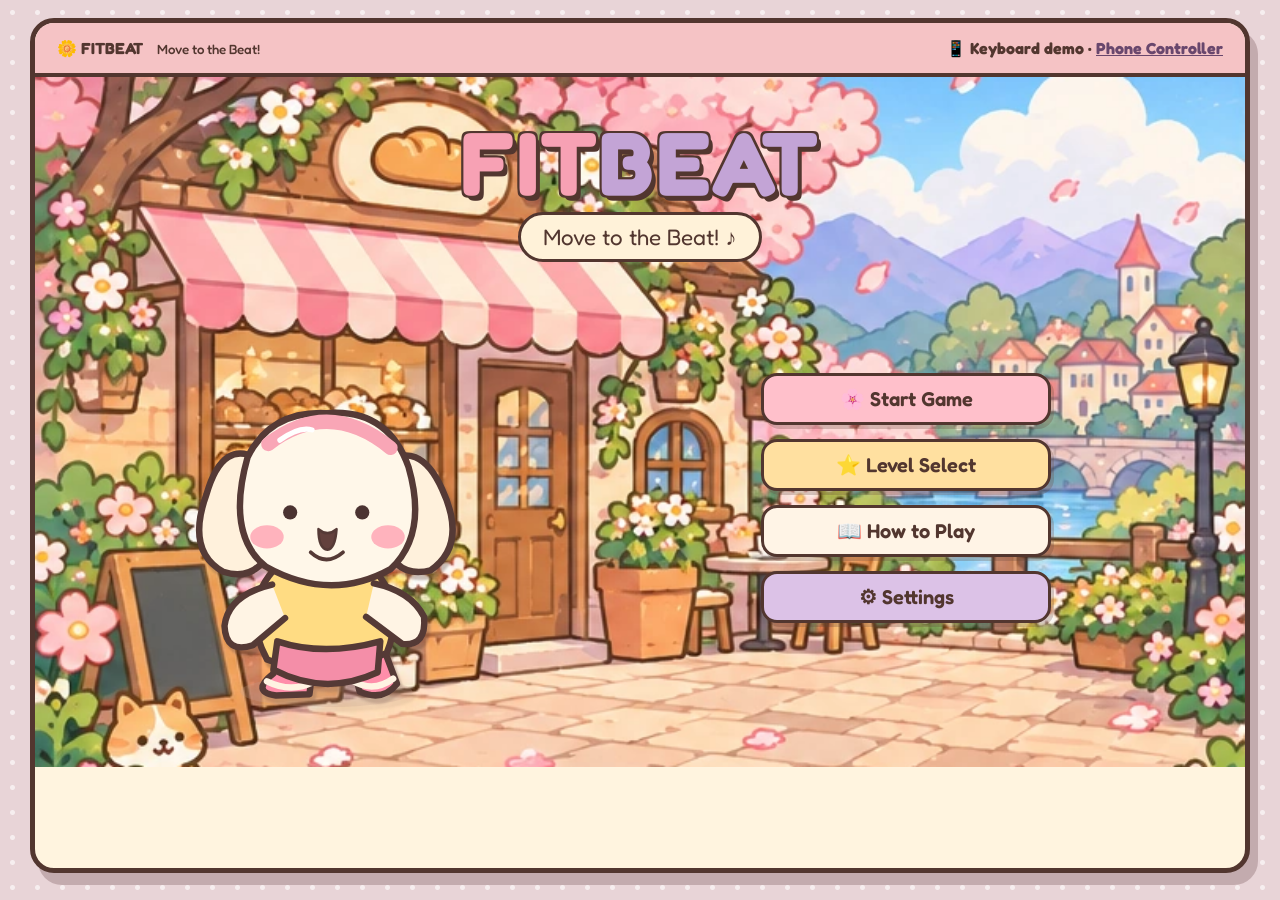
==== index.html @ 47d25d8f "Update index.html" ====
<!doctype html><html lang="en"><head><meta charset="utf-8"><meta name="viewport" content="width=device-width,initial-scale=1"><title>FITBEAT — Move to the Beat!</title><link rel="stylesheet" href="style.css"><link rel="stylesheet" href="scene-fix.css">
<style>
#home .home-art {
  background: url("assets/menu-bakery.webp") center / cover no-repeat !important;
}
#game .game-bg {
  background: url("assets/level1-spring.webp") center / cover no-repeat !important;
}
#game[data-level="1"] .game-bg {
  background-image: url("assets/level2-bakery.webp") !important;
}
#game[data-level="2"] .game-bg {
  background-image: url("assets/level3-night.webp") !important;
}
</style>
</head><body><main class="shell"><header class="topbar"><span>🌼 FITBEAT <small>Move to the Beat!</small></span><span id="connection">📱 Keyboard demo · <a href="controller.html">Phone Controller</a></span></header><section id="home" class="screen active"><div class="home-art scenic"></div><div class="home-content"><h1 class="logo">FIT<span>BEAT</span></h1><p class="subtitle">Move to the Beat! ♪</p><div class="puppy-stage"><img class="puppy idle" src="assets/puppy.svg" alt="Dancing puppy"></div><nav class="menu"><button data-screen="levels">🌸 Start Game</button><button data-screen="levels">⭐ Level Select</button><button data-screen="how">📖 How to Play</button><button data-screen="settings">⚙ Settings</button></nav></div></section><section id="levels" class="screen"><h2>🌸 Select a Level 🌸</h2><div class="level-grid"><button class="level" data-level="0"><img src="assets/level1-spring.webp" alt="Bakery Town"><b>1 · Warm Up</b><span>80 BPM · 60 sec</span></button><button class="level" data-level="1"><img src="assets/level2-bakery.webp" alt="Cherry Park"><b>2 · Cardio Beat</b><span>110 BPM · 90 sec</span></button><button class="level" data-level="2"><img src="assets/level3-night.webp" alt="Night Festival"><b>3 · Power Rhythm</b><span>130 BPM · 120 sec</span></button></div><button class="secondary" data-screen="home">← Home</button></section><section id="how" class="screen"><h2>🌷 How to Play</h2><div class="instructions"><div>⬅️ <b>LEFT</b><p>Tilt your phone left</p></div><div>➡️ <b>RIGHT</b><p>Tilt your phone right</p></div><div>⬆️ <b>UP</b><p>Lift the phone</p></div><div>🔄 <b>TWIST</b><p>Rotate the phone</p></div></div><p class="help">In this version, use ← → ↑ and Space on your keyboard. Phone sensor readings are available on the Controller page; remote pairing comes next.</p><button data-screen="levels">Choose Level</button><button class="secondary" data-screen="home">← Home</button></section><section id="settings" class="screen"><h2>⚙ Settings</h2><label class="setting">Sound <input type="checkbox" id="sound" checked></label><p>Use original synthesized beat tones; no external music required.</p><button data-screen="home">← Home</button></section><section id="game" class="screen"><div class="game-bg scenic"></div><div class="hud"><div class="pill">🌸 Score <strong id="score">0</strong></div><div class="pill">⏱ <strong id="timer">01:00</strong></div><button id="pause" class="small">Ⅱ</button></div><div class="game-progress"><div id="progress"></div></div><div class="play-area"><div id="target-lanes" class="lanes"><div class="lane"><div class="lane-name">LEFT</div><div class="hit">🌸</div></div><div class="lane"><div class="lane-name">RIGHT</div><div class="hit">🌼</div></div><div class="lane"><div class="lane-name">UP</div><div class="hit">🌷</div></div><div class="lane"><div class="lane-name">TWIST</div><div class="hit">🌺</div></div></div><div id="feedback" class="feedback">Ready? ♪</div><div class="game-puppy"><img id="dancer" class="puppy idle" src="assets/puppy.svg" alt="Animated puppy dancer"></div><div class="combo">COMBO <strong id="combo">0</strong></div></div><div class="controls"><button data-move="0">← Left</button><button data-move="1">Right →</button><button data-move="2">↑ Up</button><button data-move="3">⟳ Twist</button></div><div class="game-tip">Keyboard: ← → ↑ Space · Move when a flower reaches the bottom ring</div></section><section id="results" class="screen"><div class="result-bg scenic"></div><div class="result-card"><h2>🌸 Nice Move! 🌸</h2><img class="puppy cheer" src="assets/puppy.svg" alt="Happy dancing puppy"><div class="result-stats"><div>Score <b id="final-score">0</b></div><div>Perfect <b id="perfect">0</b></div><div>Good <b id="good">0</b></div><div>Miss <b id="miss">0</b></div><div>Max Combo <b id="max-combo">0</b></div></div><button data-screen="levels">Play Again</button><button class="secondary" data-screen="home">Home</button></div></section></main><script src="game.js"></script>
<script>
document.querySelectorAll('[data-level]').forEach(button => {
  button.addEventListener('click', () => {
    document.getElementById('game')
      .dataset.level = button.dataset.level;
  });
});
</script>
</body></html>
---- style.css ----
@import url('https://fonts.googleapis.com/css2?family=Fredoka:wght@400;500;600;700&display=swap');:root{--ink:#52362f;--cream:#fff2d9;--pink:#ffa8bb;--plum:#a8509d;--sage:#819b54;--yellow:#ffdf65}*{box-sizing:border-box}body{margin:0;color:var(--ink);font-family:Fredoka,'Trebuchet MS',sans-serif;background:#e8d4d7;background-image:radial-gradient(#fff9 2px,transparent 3px);background-size:25px 25px}button{font:600 1rem Fredoka,'Trebuchet MS',sans-serif;cursor:pointer;background:#ffb3c2;border:3px solid var(--ink);border-radius:16px;padding:11px 20px;color:var(--ink);box-shadow:3px 4px 0 #65443b44;transition:transform .12s}button:hover{transform:translateY(-2px)}button:active{transform:translateY(2px)}button.secondary{background:#f5e8f8}button.small{padding:4px 12px}.shell{max-width:1220px;min-height:95vh;margin:2vh auto;border:5px solid var(--ink);border-radius:24px;overflow:hidden;background:#fff4df;box-shadow:8px 12px 0 #5d393c44}.topbar{height:54px;display:flex;align-items:center;justify-content:space-between;background:#f5c3c5;padding:0 22px;border-bottom:4px solid var(--ink);font-weight:700}.topbar small{font-weight:500;margin-left:10px}.topbar a{color:#69476d}.screen{position:relative;min-height:690px;display:none;padding:26px;text-align:center;overflow:hidden}.screen.active{display:block}.scenic{position:absolute;inset:0;background-size:cover;background-position:center;filter:saturate(.98)}.home-art{background-image:linear-gradient(90deg,#fff1dd22,#fff1dd66),url('assets/home-art.webp')}.home-content{position:relative;display:grid;grid-template-columns:1fr 1fr;grid-template-rows:auto auto 1fr;align-items:center;min-height:600px}.logo{font-size:clamp(3.6rem,8vw,7rem);letter-spacing:2px;color:#f7a1b4;text-shadow:4px 5px 0 var(--ink),-2px -2px 0 var(--ink),2px -2px 0 var(--ink),-2px 2px 0 var(--ink);margin:10px 0 0;grid-column:1/-1}.logo span{color:#c3a4d6}.subtitle{grid-column:1/-1;justify-self:center;background:var(--cream);border:3px solid var(--ink);border-radius:25px;padding:8px 22px;margin:0 0 12px;font-size:1.4rem}.puppy-stage{align-self:end}.puppy{width:min(300px,70%);height:auto;filter:drop-shadow(3px 5px 1px #60463855);transform-origin:50% 85%}.puppy.idle{animation:breathe 1.6s ease-in-out infinite}.puppy.dance-left{animation:leanLeft .32s ease-in-out 2}.puppy.dance-right{animation:leanRight .32s ease-in-out 2}.puppy.reach{animation:reach .4s ease-in-out 2}.puppy.twist{animation:twist .55s ease-in-out 1}.puppy.cheer{animation:cheer .7s ease-in-out infinite}.puppy.miss{animation:miss .35s ease-in-out 2}.menu{display:flex;flex-direction:column;gap:14px;align-items:center}.menu button{width:min(290px,90%);font-size:1.25rem}.menu button:nth-child(2){background:#ffe0a0}.menu button:nth-child(3){background:#fff4e6}.menu button:nth-child(4){background:#dcc2e7}h2{font-size:2.7rem;margin:10px 0 32px;text-shadow:2px 3px #fff}.level-grid{display:grid;grid-template-columns:repeat(3,1fr);gap:20px;max-width:900px;margin:20px auto 40px}.level{display:flex;flex-direction:column;align-items:center;gap:12px;background:#fff8ea;padding:12px;font-size:1.2rem}.level img{width:100%;height:280px;object-fit:cover;border-radius:12px;border:2px solid var(--ink)}.level span{font-size:.95rem;font-weight:400}.instructions{display:grid;grid-template-columns:repeat(4,1fr);gap:15px;margin:50px auto;max-width:950px}.instructions>div{padding:25px 8px;border:3px solid #a96b70;background:#fff8e9;border-radius:18px;font-size:2rem}.instructions b{display:block;font-size:1.3rem}.instructions p{font-size:1rem}.help{max-width:680px;margin:20px auto 40px}.setting{display:block;font-size:1.4rem;margin:40px}.game-bg{background-image:linear-gradient(#fff7e922,#fff0dd22),url('assets/game-art.webp')}.hud{position:relative;display:flex;justify-content:space-between;align-items:center;gap:12px;z-index:4}.pill{background:#fff4df;border:3px solid var(--ink);border-radius:18px;padding:12px 20px;font-size:1.15rem}.pill strong{font-size:1.5rem}.game-progress{position:relative;margin:12px auto 0;width:50%;height:18px;border:3px solid var(--ink);border-radius:20px;background:#fff6e3;z-index:3;overflow:hidden}.game-progress div{height:100%;width:0;background:#e992b1}.play-area{position:relative;height:460px}.lanes{position:absolute;left:31%;top:5px;width:44%;height:390px;display:grid;grid-template-columns:repeat(4,1fr);gap:7px;z-index:2}.lane{position:relative;border-left:2px dashed #fff8;border-right:2px dashed #fff8;background:#fff5e71a}.lane-name{background:#fff2dccc;border:2px solid var(--ink);border-radius:12px;padding:4px;font-size:.8rem}.hit{position:absolute;bottom:18px;left:50%;transform:translateX(-50%);font-size:2rem;filter:drop-shadow(0 2px 2px #6543)}.note{position:absolute;left:50%;top:0;transform:translateX(-50%);font-size:2.6rem;will-change:top;filter:drop-shadow(1px 3px 2px #6545)}.feedback{position:absolute;left:50%;top:40%;transform:translate(-50%,-50%);font-size:2.6rem;font-weight:700;color:#f06992;text-shadow:3px 3px #fff,-2px -2px #fff;z-index:3;pointer-events:none}.game-puppy{position:absolute;left:1%;bottom:0;width:30%}.game-puppy .puppy{width:100%;max-height:320px}.combo{position:absolute;right:1%;bottom:75px;font-size:1.7rem;font-weight:700;color:#a8509d;text-shadow:2px 2px #fff}.combo strong{display:block;font-size:3.5rem}.controls{position:relative;z-index:4;display:flex;justify-content:center;gap:12px;flex-wrap:wrap}.controls button{background:#ffefc3}.game-tip{position:relative;font-size:.85rem;margin-top:10px;background:#fff4dbaa;display:inline-block;padding:5px 10px;border-radius:12px}.result-bg{background-image:linear-gradient(#fff1e3aa,#fff1e3aa),url('assets/results-art.webp')}.result-card{position:relative;max-width:540px;margin:auto;background:#fff5e9e8;border:4px solid var(--ink);border-radius:30px;padding:15px 28px}.result-card h2{margin:10px}.result-card .puppy{width:140px}.result-stats{background:#fffaf1;border:3px solid #d3aa97;border-radius:18px;padding:10px 20px;margin:10px 0 20px}.result-stats div{display:flex;justify-content:space-between;padding:5px;border-bottom:1px dashed #d8b3a3}.result-card button{margin:5px}@keyframes breathe{0%,100%{transform:translateY(0) rotate(-2deg)}50%{transform:translateY(-9px) rotate(2deg)}}@keyframes leanLeft{0%,100%{transform:rotate(0)}50%{transform:rotate(-18deg) translateX(-14px)}}@keyframes leanRight{0%,100%{transform:rotate(0)}50%{transform:rotate(18deg) translateX(14px)}}@keyframes reach{0%,100%{transform:translateY(0) scale(1)}50%{transform:translateY(-45px) scale(1.07)}}@keyframes twist{0%,100%{transform:scaleX(1)}50%{transform:scaleX(-1)}}@keyframes cheer{0%,100%{transform:translateY(0) rotate(-8deg)}50%{transform:translateY(-22px) rotate(8deg)}}@keyframes miss{0%,100%{transform:translateY(0)}50%{transform:translateY(14px) scaleY(.9)}}@media(max-width:700px){.shell{margin:0;min-height:100vh;border-radius:0}.topbar{font-size:.8rem;padding:0 8px}.topbar small{display:none}.screen{padding:12px;min-height:650px}.home-content{grid-template-columns:1fr;min-height:600px}.logo{font-size:3.6rem}.puppy-stage{height:180px}.puppy-stage .puppy{height:180px}.menu{gap:8px}.menu button{padding:8px}.level-grid{grid-template-columns:1fr;max-width:320px}.level img{height:130px}.instructions{grid-template-columns:repeat(2,1fr);margin:15px auto}.instructions>div{padding:12px 4px}.game-progress{width:70%}.play-area{height:440px}.lanes{left:5%;width:90%}.game-puppy{width:30%;left:0;bottom:5px}.combo{font-size:1rem;bottom:30px}.combo strong{font-size:2rem}.feedback{font-size:1.6rem}.controls{gap:4px}.controls button{padding:7px;font-size:.8rem}.pill{padding:6px;font-size:.8rem}.pill strong{font-size:1rem}}
---- scene-fix.css ----
/* FITBEAT v0.3 — independent background scenes; no baked-in UI */
.home-art{background-image:url('assets/bakery-scene.svg')!important;filter:none!important}
.game-bg{background-image:url('assets/lake-scene.svg')!important;filter:none!important}
.result-bg{background-image:url('assets/cherry-scene.svg')!important;filter:none!important}
.home-content{grid-template-columns:46% 54%;grid-template-rows:auto auto 1fr;min-height:620px;isolation:isolate}
.home-content .logo{grid-column:1/-1;grid-row:1;font-size:clamp(3.5rem,7vw,6.8rem);line-height:1.1;z-index:2}
.home-content .subtitle{grid-column:1/-1;grid-row:2;z-index:2}
.puppy-stage{grid-column:1;grid-row:3;display:flex;justify-content:center;align-items:end;min-width:0;height:360px;overflow:visible}
.puppy-stage .puppy{display:block;width:min(310px,85%)!important;height:auto!important;max-height:350px!important;object-fit:contain}
.menu{grid-column:2;grid-row:3;z-index:3;align-self:center}
.menu button{background:#ffc0cb}
.game-puppy{width:23%;left:1%;bottom:0}
.game-puppy .puppy{width:100%;max-height:260px}
.scenic{pointer-events:none}
@media(max-width:700px){.home-content{grid-template-columns:1fr;grid-template-rows:auto auto 190px auto;min-height:620px}.home-content .logo{font-size:3.5rem}.puppy-stage{grid-column:1;grid-row:3;height:190px}.puppy-stage .puppy{width:auto!important;height:185px!important;max-height:185px!important}.menu{grid-column:1;grid-row:4}.menu button{width:min(300px,90%)}.game-puppy{width:25%}}

/* v0.4: four individually cropped hand-drawn game scenes */
.home-art{background-image:url('assets/menu-bakery.webp')!important;background-position:center!important}
.game-bg{background-image:url('assets/level1-spring.webp')!important;background-position:center!important}
#game[data-level="0"] .game-bg{background-image:url('assets/level1-spring.webp')!important}
#game[data-level="1"] .game-bg{background-image:url('assets/level2-bakery.webp')!important}
#game[data-level="2"] .game-bg{background-image:url('assets/level3-night.webp')!important}
.result-bg{background-image:url('assets/menu-bakery.webp')!important}
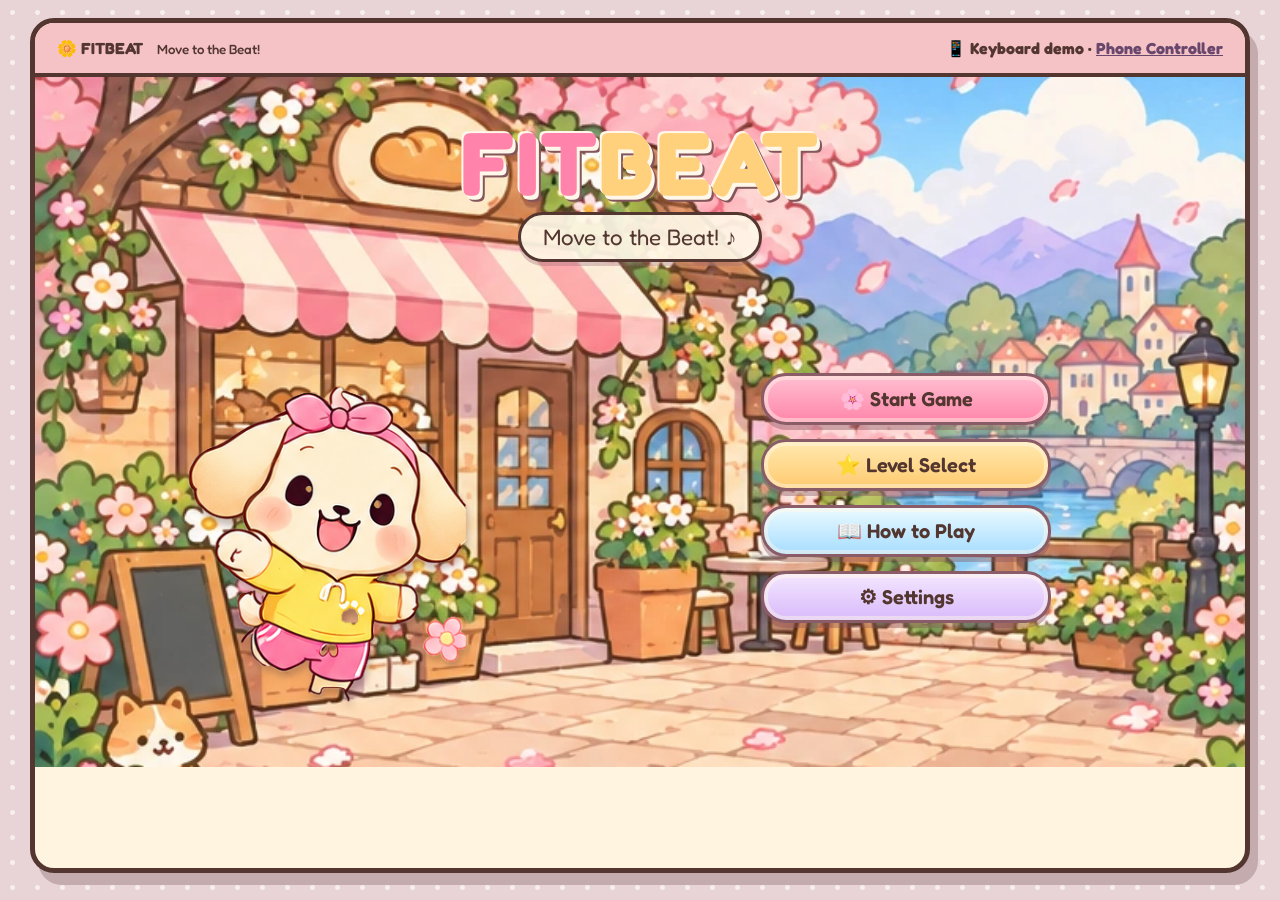
==== commit 369ecdef: "Add files via upload" ====
--- a/index.html
+++ b/index.html
@@ -1,25 +1 @@
-<!doctype html><html lang="en"><head><meta charset="utf-8"><meta name="viewport" content="width=device-width,initial-scale=1"><title>FITBEAT — Move to the Beat!</title><link rel="stylesheet" href="style.css"><link rel="stylesheet" href="scene-fix.css">
-<style>
-#home .home-art {
-  background: url("assets/menu-bakery.webp") center / cover no-repeat !important;
-}
-#game .game-bg {
-  background: url("assets/level1-spring.webp") center / cover no-repeat !important;
-}
-#game[data-level="1"] .game-bg {
-  background-image: url("assets/level2-bakery.webp") !important;
-}
-#game[data-level="2"] .game-bg {
-  background-image: url("assets/level3-night.webp") !important;
-}
-</style>
-</head><body><main class="shell"><header class="topbar"><span>🌼 FITBEAT <small>Move to the Beat!</small></span><span id="connection">📱 Keyboard demo · <a href="controller.html">Phone Controller</a></span></header><section id="home" class="screen active"><div class="home-art scenic"></div><div class="home-content"><h1 class="logo">FIT<span>BEAT</span></h1><p class="subtitle">Move to the Beat! ♪</p><div class="puppy-stage"><img class="puppy idle" src="assets/puppy.svg" alt="Dancing puppy"></div><nav class="menu"><button data-screen="levels">🌸 Start Game</button><button data-screen="levels">⭐ Level Select</button><button data-screen="how">📖 How to Play</button><button data-screen="settings">⚙ Settings</button></nav></div></section><section id="levels" class="screen"><h2>🌸 Select a Level 🌸</h2><div class="level-grid"><button class="level" data-level="0"><img src="assets/level1-spring.webp" alt="Bakery Town"><b>1 · Warm Up</b><span>80 BPM · 60 sec</span></button><button class="level" data-level="1"><img src="assets/level2-bakery.webp" alt="Cherry Park"><b>2 · Cardio Beat</b><span>110 BPM · 90 sec</span></button><button class="level" data-level="2"><img src="assets/level3-night.webp" alt="Night Festival"><b>3 · Power Rhythm</b><span>130 BPM · 120 sec</span></button></div><button class="secondary" data-screen="home">← Home</button></section><section id="how" class="screen"><h2>🌷 How to Play</h2><div class="instructions"><div>⬅️ <b>LEFT</b><p>Tilt your phone left</p></div><div>➡️ <b>RIGHT</b><p>Tilt your phone right</p></div><div>⬆️ <b>UP</b><p>Lift the phone</p></div><div>🔄 <b>TWIST</b><p>Rotate the phone</p></div></div><p class="help">In this version, use ← → ↑ and Space on your keyboard. Phone sensor readings are available on the Controller page; remote pairing comes next.</p><button data-screen="levels">Choose Level</button><button class="secondary" data-screen="home">← Home</button></section><section id="settings" class="screen"><h2>⚙ Settings</h2><label class="setting">Sound <input type="checkbox" id="sound" checked></label><p>Use original synthesized beat tones; no external music required.</p><button data-screen="home">← Home</button></section><section id="game" class="screen"><div class="game-bg scenic"></div><div class="hud"><div class="pill">🌸 Score <strong id="score">0</strong></div><div class="pill">⏱ <strong id="timer">01:00</strong></div><button id="pause" class="small">Ⅱ</button></div><div class="game-progress"><div id="progress"></div></div><div class="play-area"><div id="target-lanes" class="lanes"><div class="lane"><div class="lane-name">LEFT</div><div class="hit">🌸</div></div><div class="lane"><div class="lane-name">RIGHT</div><div class="hit">🌼</div></div><div class="lane"><div class="lane-name">UP</div><div class="hit">🌷</div></div><div class="lane"><div class="lane-name">TWIST</div><div class="hit">🌺</div></div></div><div id="feedback" class="feedback">Ready? ♪</div><div class="game-puppy"><img id="dancer" class="puppy idle" src="assets/puppy.svg" alt="Animated puppy dancer"></div><div class="combo">COMBO <strong id="combo">0</strong></div></div><div class="controls"><button data-move="0">← Left</button><button data-move="1">Right →</button><button data-move="2">↑ Up</button><button data-move="3">⟳ Twist</button></div><div class="game-tip">Keyboard: ← → ↑ Space · Move when a flower reaches the bottom ring</div></section><section id="results" class="screen"><div class="result-bg scenic"></div><div class="result-card"><h2>🌸 Nice Move! 🌸</h2><img class="puppy cheer" src="assets/puppy.svg" alt="Happy dancing puppy"><div class="result-stats"><div>Score <b id="final-score">0</b></div><div>Perfect <b id="perfect">0</b></div><div>Good <b id="good">0</b></div><div>Miss <b id="miss">0</b></div><div>Max Combo <b id="max-combo">0</b></div></div><button data-screen="levels">Play Again</button><button class="secondary" data-screen="home">Home</button></div></section></main><script src="game.js"></script>
-<script>
-document.querySelectorAll('[data-level]').forEach(button => {
-  button.addEventListener('click', () => {
-    document.getElementById('game')
-      .dataset.level = button.dataset.level;
-  });
-});
-</script>
-</body></html>
+<!doctype html><html lang="en"><head><meta charset="utf-8"><meta name="viewport" content="width=device-width,initial-scale=1"><title>FITBEAT — Move to the Beat!</title><link rel="stylesheet" href="style.css"><link rel="stylesheet" href="scene-fix.css"><link rel="stylesheet" href="art-ui.css"></head><body><main class="shell"><header class="topbar"><span>🌼 FITBEAT <small>Move to the Beat!</small></span><span id="connection">📱 Keyboard demo · <a href="controller.html">Phone Controller</a></span></header><section id="home" class="screen active"><div class="home-art scenic"></div><div class="home-content"><h1 class="logo">FIT<span>BEAT</span></h1><p class="subtitle">Move to the Beat! ♪</p><div class="puppy-stage"><img class="puppy idle" src="assets/puppy-art.png" alt="Dancing puppy"></div><nav class="menu"><button data-screen="levels">🌸 Start Game</button><button data-screen="levels">⭐ Level Select</button><button data-screen="how">📖 How to Play</button><button data-screen="settings">⚙ Settings</button></nav></div></section><section id="levels" class="screen"><h2>🌸 Select a Level 🌸</h2><div class="level-grid"><button class="level" data-level="0"><img src="assets/level1-spring.webp" alt="Spring riverside park"><b>1 · Warm Up</b><span>80 BPM · 60 sec</span></button><button class="level" data-level="1"><img src="assets/level2-bakery.webp" alt="Bakery village street"><b>2 · Cardio Beat</b><span>110 BPM · 90 sec</span></button><button class="level" data-level="2"><img src="assets/level3-night.webp" alt="Night Festival"><b>3 · Power Rhythm</b><span>130 BPM · 120 sec</span></button></div><button class="secondary" data-screen="home">← Home</button></section><section id="how" class="screen"><h2>🌷 How to Play</h2><div class="instructions"><div>⬅️ <b>LEFT</b><p>Tilt your phone left</p></div><div>➡️ <b>RIGHT</b><p>Tilt your phone right</p></div><div>⬆️ <b>UP</b><p>Lift the phone</p></div><div>🔄 <b>TWIST</b><p>Rotate the phone</p></div></div><p class="help">In this version, use ← → ↑ and Space on your keyboard. Phone sensor readings are available on the Controller page; remote pairing comes next.</p><button data-screen="levels">Choose Level</button><button class="secondary" data-screen="home">← Home</button></section><section id="settings" class="screen"><h2>⚙ Settings</h2><label class="setting">Sound <input type="checkbox" id="sound" checked></label><p>Use original synthesized beat tones; no external music required.</p><button data-screen="home">← Home</button></section><section id="game" class="screen"><div class="game-bg scenic"></div><div class="hud"><div class="pill">🌸 Score <strong id="score">0</strong></div><div class="pill">⏱ <strong id="timer">01:00</strong></div><button id="pause" class="small">Ⅱ</button></div><div class="game-progress"><div id="progress"></div></div><div class="play-area"><div id="target-lanes" class="lanes"><div class="lane"><div class="lane-name">LEFT</div><div class="hit"><img src="assets/flower-0.svg" alt="Flower target"></div></div><div class="lane"><div class="lane-name">RIGHT</div><div class="hit"><img src="assets/flower-1.svg" alt="Flower target"></div></div><div class="lane"><div class="lane-name">UP</div><div class="hit"><img src="assets/flower-2.svg" alt="Flower target"></div></div><div class="lane"><div class="lane-name">TWIST</div><div class="hit"><img src="assets/flower-3.svg" alt="Flower target"></div></div></div><div id="feedback" class="feedback">Ready? ♪</div><div class="game-puppy"><img id="dancer" class="puppy idle" src="assets/puppy-art.png" alt="Animated puppy dancer"></div><div class="combo">COMBO <strong id="combo">0</strong></div></div><div class="controls"><button data-move="0">← Left</button><button data-move="1">Right →</button><button data-move="2">↑ Up</button><button data-move="3">⟳ Twist</button></div><div class="game-tip">Keyboard: ← → ↑ Space · Move when a flower reaches the bottom ring</div></section><section id="results" class="screen"><div class="result-bg scenic"></div><div class="result-card"><h2>🌸 Nice Move! 🌸</h2><img class="puppy cheer" src="assets/puppy-art.png" alt="Happy dancing puppy"><div class="result-stats"><div>Score <b id="final-score">0</b></div><div>Perfect <b id="perfect">0</b></div><div>Good <b id="good">0</b></div><div>Miss <b id="miss">0</b></div><div>Max Combo <b id="max-combo">0</b></div></div><button data-screen="levels">Play Again</button><button class="secondary" data-screen="home">Home</button></div></section></main><script src="game.js"></script></body></html>
--- a/art-ui.css
+++ b/art-ui.css
@@ -0,0 +1,24 @@
+/* FITBEAT ART v1 — designed mascot, pastel UI and custom flower notes */
+#home .home-art,#game .game-bg,#results .result-bg{filter:none!important}
+.logo{color:#ff83aa;text-shadow:3px 4px 0 #fff7e9,5px 6px 0 #82565b,-2px -2px 0 #fff7e9!important}
+.logo span{color:#ffd17c}
+.subtitle{background:#fff9e9e9!important;box-shadow:0 4px 0 #96677355}
+.menu button{border:3px solid #895c67;border-radius:25px;box-shadow:0 5px 0 #86505a66,0 0 0 4px #fff7e777 inset;transition:transform .14s}
+.menu button:nth-child(1){background:linear-gradient(#ffbfd2,#ff85a9)!important}
+.menu button:nth-child(2){background:linear-gradient(#ffe9af,#ffca70)!important}
+.menu button:nth-child(3){background:linear-gradient(#eafaff,#a7ddff)!important}
+.menu button:nth-child(4){background:linear-gradient(#f4e6ff,#d8bafa)!important}
+.menu button:hover{transform:translateY(-3px)}
+.level{border-radius:22px;background:#fff9edf2;border-color:#a67c7e;box-shadow:0 7px 0 #b9858066}
+.level img{border-radius:16px}
+.hud .pill{background:#fff8eaf0;border-color:#a87880;box-shadow:0 4px 0 #ae757666}
+#pause{background:linear-gradient(#e3d3ff,#b995ed);border-color:#9c75a9}
+.lane:nth-child(1) .lane-name{background:#ffb2d0}.lane:nth-child(2) .lane-name{background:#ffe29a}.lane:nth-child(3) .lane-name{background:#b3e4ff}.lane:nth-child(4) .lane-name{background:#ddc8ff}
+.hit{width:60px;height:60px;display:grid;place-items:center;background:#fff8e5a8;border:2px solid #fff6ed;border-radius:50%}
+.hit img{width:49px;height:49px;object-fit:contain}.note img{width:54px;height:54px;object-fit:contain;filter:drop-shadow(0 4px 2px #865a6566)}
+.feedback{color:#f36b9f;text-shadow:3px 3px #fff8e9,-2px -2px #fff8e9}
+.combo{background:#fff8e9d9;border:3px solid #d28da9;border-radius:22px;padding:7px 14px;color:#df659c}
+.controls button{border-radius:18px;background:linear-gradient(#fff9e5,#ffdbaa)}
+.result-card{background:#fff9edf2;border-color:#b47a8a;box-shadow:0 9px 0 #8f627255}
+.puppy{object-fit:contain;object-position:center;filter:drop-shadow(2px 6px 3px #65443b55)}
+@media(max-width:700px){.hit{width:43px;height:43px}.hit img{width:36px;height:36px}.note img{width:42px;height:42px}.combo{padding:3px 6px;border-width:2px}}
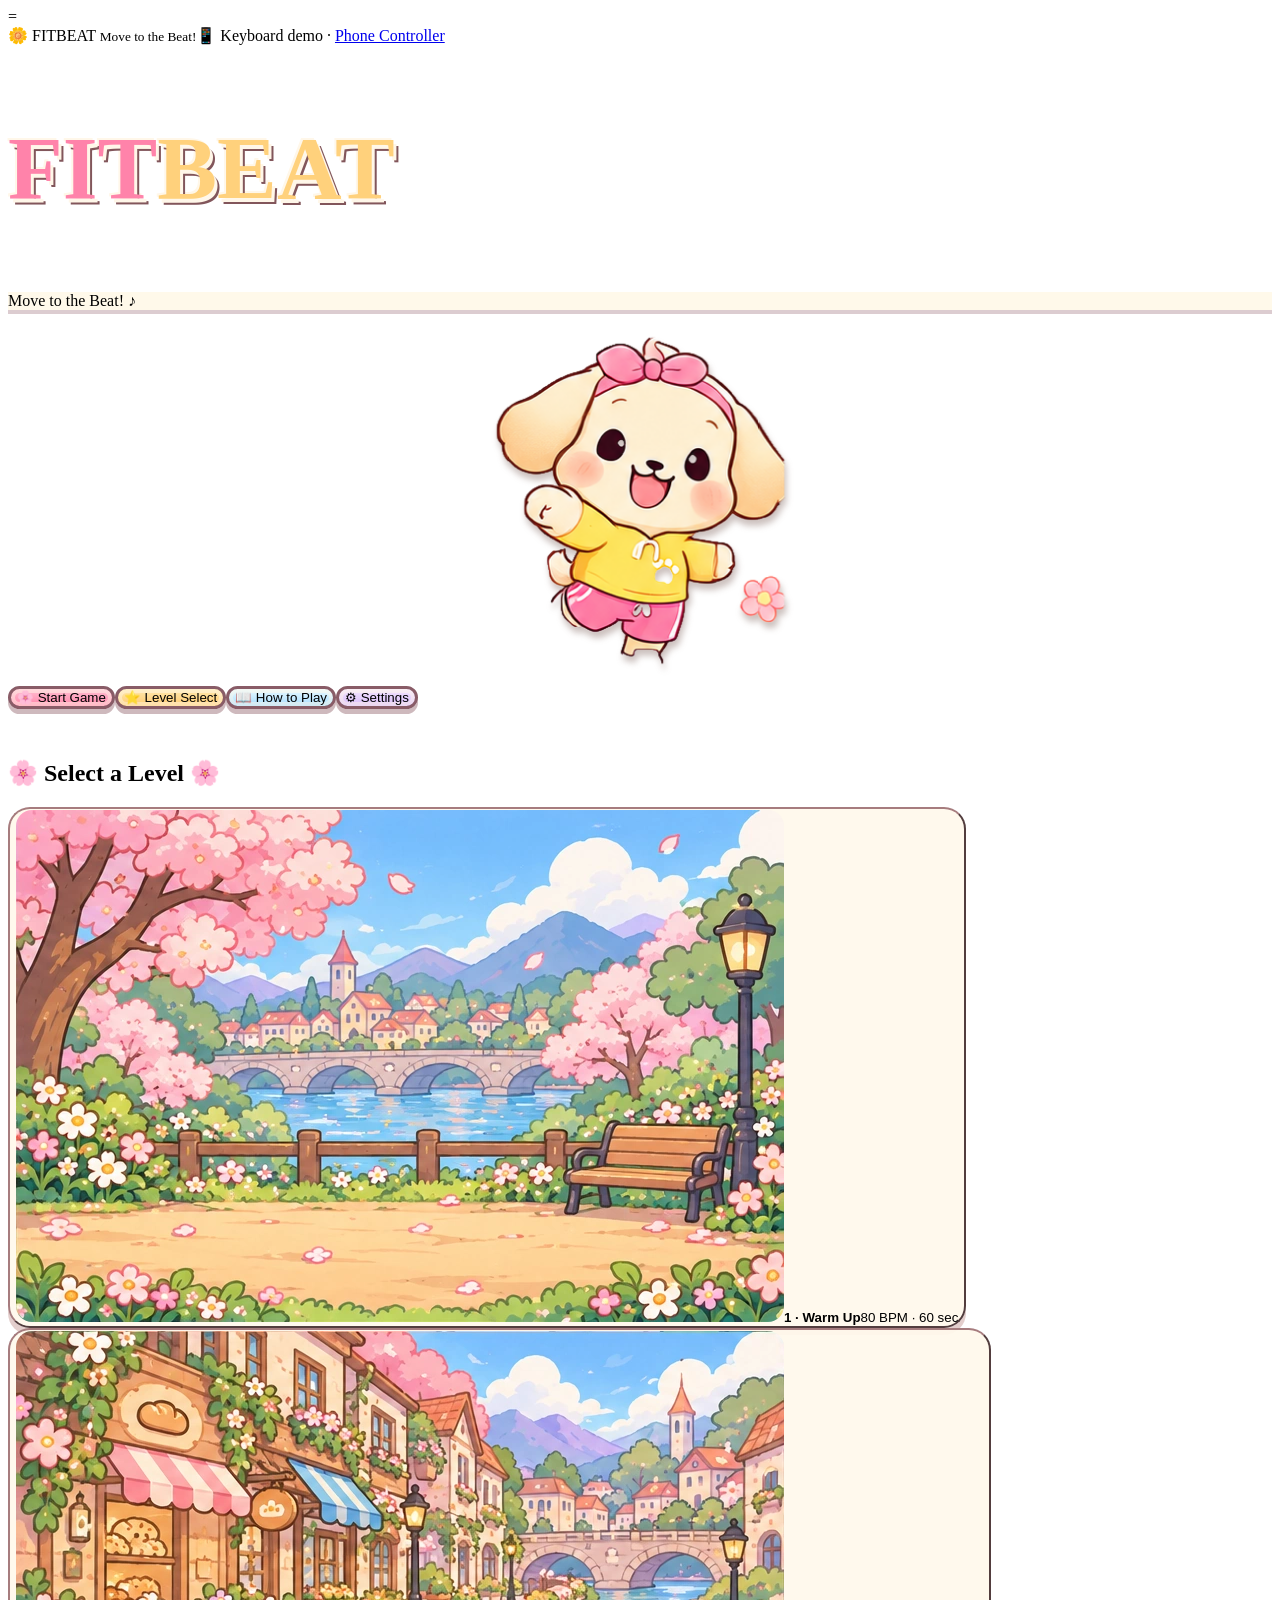
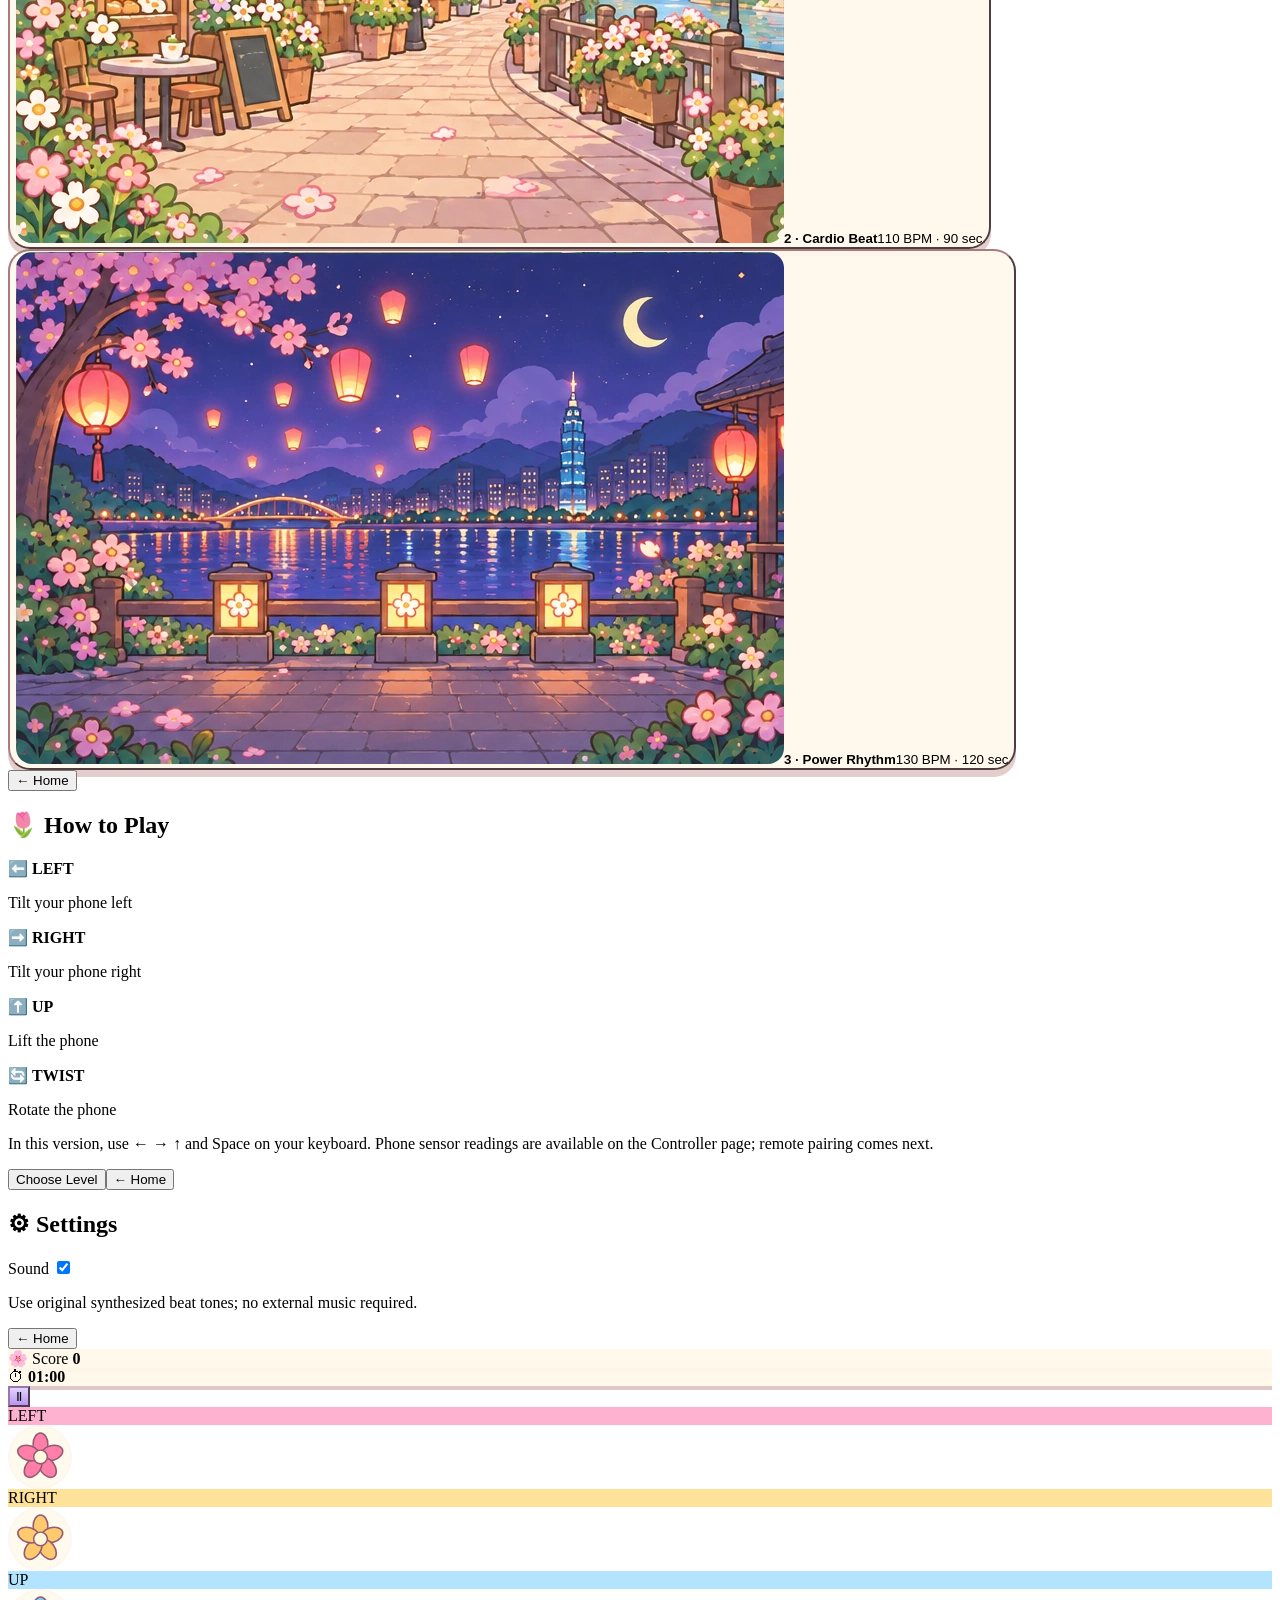
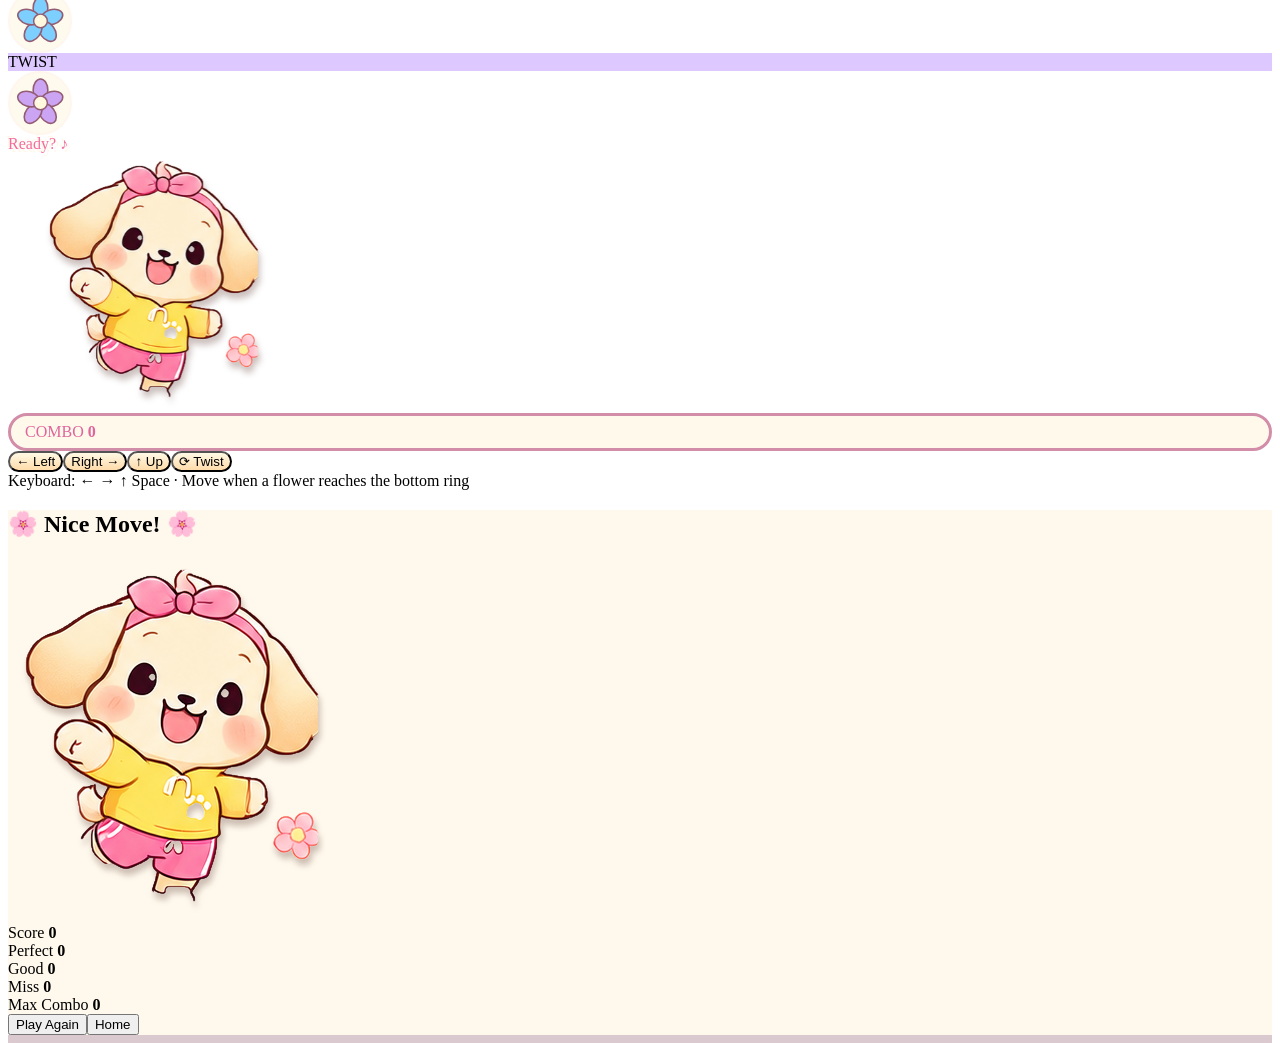
==== commit 2f9a4dbb: "Update index.html" ====
--- a/index.html
+++ b/index.html
@@ -1 +1 @@
-<!doctype html><html lang="en"><head><meta charset="utf-8"><meta name="viewport" content="width=device-width,initial-scale=1"><title>FITBEAT — Move to the Beat!</title><link rel="stylesheet" href="style.css"><link rel="stylesheet" href="scene-fix.css"><link rel="stylesheet" href="art-ui.css"></head><body><main class="shell"><header class="topbar"><span>🌼 FITBEAT <small>Move to the Beat!</small></span><span id="connection">📱 Keyboard demo · <a href="controller.html">Phone Controller</a></span></header><section id="home" class="screen active"><div class="home-art scenic"></div><div class="home-content"><h1 class="logo">FIT<span>BEAT</span></h1><p class="subtitle">Move to the Beat! ♪</p><div class="puppy-stage"><img class="puppy idle" src="assets/puppy-art.png" alt="Dancing puppy"></div><nav class="menu"><button data-screen="levels">🌸 Start Game</button><button data-screen="levels">⭐ Level Select</button><button data-screen="how">📖 How to Play</button><button data-screen="settings">⚙ Settings</button></nav></div></section><section id="levels" class="screen"><h2>🌸 Select a Level 🌸</h2><div class="level-grid"><button class="level" data-level="0"><img src="assets/level1-spring.webp" alt="Spring riverside park"><b>1 · Warm Up</b><span>80 BPM · 60 sec</span></button><button class="level" data-level="1"><img src="assets/level2-bakery.webp" alt="Bakery village street"><b>2 · Cardio Beat</b><span>110 BPM · 90 sec</span></button><button class="level" data-level="2"><img src="assets/level3-night.webp" alt="Night Festival"><b>3 · Power Rhythm</b><span>130 BPM · 120 sec</span></button></div><button class="secondary" data-screen="home">← Home</button></section><section id="how" class="screen"><h2>🌷 How to Play</h2><div class="instructions"><div>⬅️ <b>LEFT</b><p>Tilt your phone left</p></div><div>➡️ <b>RIGHT</b><p>Tilt your phone right</p></div><div>⬆️ <b>UP</b><p>Lift the phone</p></div><div>🔄 <b>TWIST</b><p>Rotate the phone</p></div></div><p class="help">In this version, use ← → ↑ and Space on your keyboard. Phone sensor readings are available on the Controller page; remote pairing comes next.</p><button data-screen="levels">Choose Level</button><button class="secondary" data-screen="home">← Home</button></section><section id="settings" class="screen"><h2>⚙ Settings</h2><label class="setting">Sound <input type="checkbox" id="sound" checked></label><p>Use original synthesized beat tones; no external music required.</p><button data-screen="home">← Home</button></section><section id="game" class="screen"><div class="game-bg scenic"></div><div class="hud"><div class="pill">🌸 Score <strong id="score">0</strong></div><div class="pill">⏱ <strong id="timer">01:00</strong></div><button id="pause" class="small">Ⅱ</button></div><div class="game-progress"><div id="progress"></div></div><div class="play-area"><div id="target-lanes" class="lanes"><div class="lane"><div class="lane-name">LEFT</div><div class="hit"><img src="assets/flower-0.svg" alt="Flower target"></div></div><div class="lane"><div class="lane-name">RIGHT</div><div class="hit"><img src="assets/flower-1.svg" alt="Flower target"></div></div><div class="lane"><div class="lane-name">UP</div><div class="hit"><img src="assets/flower-2.svg" alt="Flower target"></div></div><div class="lane"><div class="lane-name">TWIST</div><div class="hit"><img src="assets/flower-3.svg" alt="Flower target"></div></div></div><div id="feedback" class="feedback">Ready? ♪</div><div class="game-puppy"><img id="dancer" class="puppy idle" src="assets/puppy-art.png" alt="Animated puppy dancer"></div><div class="combo">COMBO <strong id="combo">0</strong></div></div><div class="controls"><button data-move="0">← Left</button><button data-move="1">Right →</button><button data-move="2">↑ Up</button><button data-move="3">⟳ Twist</button></div><div class="game-tip">Keyboard: ← → ↑ Space · Move when a flower reaches the bottom ring</div></section><section id="results" class="screen"><div class="result-bg scenic"></div><div class="result-card"><h2>🌸 Nice Move! 🌸</h2><img class="puppy cheer" src="assets/puppy-art.png" alt="Happy dancing puppy"><div class="result-stats"><div>Score <b id="final-score">0</b></div><div>Perfect <b id="perfect">0</b></div><div>Good <b id="good">0</b></div><div>Miss <b id="miss">0</b></div><div>Max Combo <b id="max-combo">0</b></div></div><button data-screen="levels">Play Again</button><button class="secondary" data-screen="home">Home</button></div></section></main><script src="game.js"></script></body></html>+=<!doctype html><html lang="en"><head><meta charset="utf-8"><meta name="viewport" content="width=device-width,initial-scale=1"><title>FITBEAT — Move to the Beat!</title><link rel="stylesheet" href"style.css"><link rel="stylesheet" href="scene-fix.css"><link rel="stylesheet" href="art-ui.css"><link rel="stylesheet" href="sprites.css"></head><body><main class="shell"><header class="topbar"><span>🌼 FITBEAT <small>Move to the Beat!</small></span><span id="connection">📱 Keyboard demo · <a href="controller.html">Phone Controller</a></span></header><section id="home" class="screen active"><div class="home-art scenic"></div><div class="home-content"><h1 class="logo">FIT<span>BEAT</span></h1><p class="subtitle">Move to the Beat! ♪</p><div class="puppy-stage"><img class="puppy idle" src="assets/puppy-art.png" alt="Dancing puppy"></div><nav class="menu"><button data-screen="levels">🌸 Start Game</button><button data-screen="levels">⭐ Level Select</button><button data-screen="how">📖 How to Play</button><button data-screen="settings">⚙ Settings</button></nav></div></section><section id="levels" class="screen"><h2>🌸 Select a Level 🌸</h2><div class="level-grid"><button class="level" data-level="0"><img src="assets/level1-spring.webp" alt="Spring riverside park"><b>1 · Warm Up</b><span>80 BPM · 60 sec</span></button><button class="level" data-level="1"><img src="assets/level2-bakery.webp" alt="Bakery village street"><b>2 · Cardio Beat</b><span>110 BPM · 90 sec</span></button><button class="level" data-level="2"><img src="assets/level3-night.webp" alt="Night Festival"><b>3 · Power Rhythm</b><span>130 BPM · 120 sec</span></button></div><button class="secondary" data-screen="home">← Home</button></section><section id="how" class="screen"><h2>🌷 How to Play</h2><div class="instructions"><div>⬅️ <b>LEFT</b><p>Tilt your phone left</p></div><div>➡️ <b>RIGHT</b><p>Tilt your phone right</p></div><div>⬆️ <b>UP</b><p>Lift the phone</p></div><div>🔄 <b>TWIST</b><p>Rotate the phone</p></div></div><p class="help">In this version, use ← → ↑ and Space on your keyboard. Phone sensor readings are available on the Controller page; remote pairing comes next.</p><button data-screen="levels">Choose Level</button><button class="secondary" data-screen="home">← Home</button></section><section id="settings" class="screen"><h2>⚙ Settings</h2><label class="setting">Sound <input type="checkbox" id="sound" checked></label><p>Use original synthesized beat tones; no external music required.</p><button data-screen="home">← Home</button></section><section id="game" class="screen"><div class="game-bg scenic"></div><div class="hud"><div class="pill">🌸 Score <strong id="score">0</strong></div><div class="pill">⏱ <strong id="timer">01:00</strong></div><button id="pause" class="small">Ⅱ</button></div><div class="game-progress"><div id="progress"></div></div><div class="play-area"><div id="target-lanes" class="lanes"><div class="lane"><div class="lane-name">LEFT</div><div class="hit"><img src="assets/flower-0.svg" alt="Flower target"></div></div><div class="lane"><div class="lane-name">RIGHT</div><div class="hit"><img src="assets/flower-1.svg" alt="Flower target"></div></div><div class="lane"><div class="lane-name">UP</div><div class="hit"><img src="assets/flower-2.svg" alt="Flower target"></div></div><div class="lane"><div class="lane-name">TWIST</div><div class="hit"><img src="assets/flower-3.svg" alt="Flower target"></div></div></div><div id="feedback" class="feedback">Ready? ♪</div><div class="game-puppy"><img id="dancer" class="puppy idle" src="assets/puppy-art.png" alt="Animated puppy dancer"></div><div class="combo">COMBO <strong id="combo">0</strong></div></div><div class="controls"><button data-move="0">← Left</button><button data-move="1">Right →</button><button data-move="2">↑ Up</button><button data-move="3">⟳ Twist</button></div><div class="game-tip">Keyboard: ← → ↑ Space · Move when a flower reaches the bottom ring</div></section><section id="results" class="screen"><div class="result-bg scenic"></div><div class="result-card"><h2>🌸 Nice Move! 🌸</h2><img class="puppy cheer" src="assets/puppy-art.png" alt="Happy dancing puppy"><div class="result-stats"><div>Score <b id="final-score">0</b></div><div>Perfect <b id="perfect">0</b></div><div>Good <b id="good">0</b></div><div>Miss <b id="miss">0</b></div><div>Max Combo <b id="max-combo">0</b></div></div><button data-screen="levels">Play Again</button><button class="secondary" data-screen="home">Home</button></div></section></main><script src="game.js"></script></body></html>
--- a/art-ui.css
+++ b/art-ui.css
@@ -1,4 +1,4 @@
-/* FITBEAT ART v1 — designed mascot, pastel UI and custom flower notes */
+/* FITBEAT ART v1 + motion v2. Replace the existing art-ui.css. */
 #home .home-art,#game .game-bg,#results .result-bg{filter:none!important}
 .logo{color:#ff83aa;text-shadow:3px 4px 0 #fff7e9,5px 6px 0 #82565b,-2px -2px 0 #fff7e9!important}
 .logo span{color:#ffd17c}
@@ -20,5 +20,22 @@
 .combo{background:#fff8e9d9;border:3px solid #d28da9;border-radius:22px;padding:7px 14px;color:#df659c}
 .controls button{border-radius:18px;background:linear-gradient(#fff9e5,#ffdbaa)}
 .result-card{background:#fff9edf2;border-color:#b47a8a;box-shadow:0 9px 0 #8f627255}
-.puppy{object-fit:contain;object-position:center;filter:drop-shadow(2px 6px 3px #65443b55)}
+.puppy{object-fit:contain;object-position:center;filter:drop-shadow(2px 6px 3px #65443b55);transform-origin:50% 88%;will-change:transform}
 @media(max-width:700px){.hit{width:43px;height:43px}.hit img{width:36px;height:36px}.note img{width:42px;height:42px}.combo{padding:3px 6px;border-width:2px}}
+
+/* Seven visibly different movements, triggered by existing game.js classes. */
+.puppy.idle{animation:fb-idle 1.4s ease-in-out infinite!important}
+.puppy.dance-left{animation:fb-left .58s cubic-bezier(.36,0,.66,1) 1!important}
+.puppy.dance-right{animation:fb-right .58s cubic-bezier(.36,0,.66,1) 1!important}
+.puppy.reach{animation:fb-jump .58s cubic-bezier(.24,.02,.48,1) 1!important}
+.puppy.twist{animation:fb-twist .58s ease-in-out 1!important}
+.puppy.cheer{animation:fb-cheer .9s ease-in-out infinite!important}
+.puppy.miss{animation:fb-miss .58s ease-in-out 1!important}
+@keyframes fb-idle{0%,100%{transform:translateY(0) rotate(-3deg) scale(1)}25%{transform:translateY(-6px) rotate(0) scale(1.025,.99)}50%{transform:translateY(-13px) rotate(3deg) scale(1.02)}75%{transform:translateY(-6px) rotate(0)}}
+@keyframes fb-left{0%,100%{transform:translate(0,0) rotate(0)}20%{transform:translate(-24px,-9px) rotate(-14deg) scale(1.06,.95)}50%{transform:translate(-42px,-2px) rotate(-25deg)}75%{transform:translate(-14px,-16px) rotate(-8deg)}}
+@keyframes fb-right{0%,100%{transform:translate(0,0) rotate(0)}20%{transform:translate(24px,-9px) rotate(14deg) scale(1.06,.95)}50%{transform:translate(42px,-2px) rotate(25deg)}75%{transform:translate(14px,-16px) rotate(8deg)}}
+@keyframes fb-jump{0%,100%{transform:translateY(0) scale(1)}15%{transform:translateY(6px) scale(1.12,.83)}45%{transform:translateY(-72px) scale(.94,1.09) rotate(-5deg)}65%{transform:translateY(-55px) rotate(5deg)}85%{transform:translateY(2px) scale(1.13,.87)}}
+@keyframes fb-twist{0%,100%{transform:scaleX(1) rotate(0)}25%{transform:scaleX(.55) rotate(-8deg) translateY(-10px)}50%{transform:scaleX(-1) rotate(0) translateY(-15px)}75%{transform:scaleX(-.55) rotate(8deg) translateY(-7px)}}
+@keyframes fb-cheer{0%,100%{transform:translateY(0) rotate(-8deg) scale(1)}25%{transform:translateY(-25px) rotate(9deg) scale(1.08)}50%{transform:translateY(-46px) rotate(-8deg) scale(1.06)}75%{transform:translateY(-18px) rotate(8deg)}}
+@keyframes fb-miss{0%,100%{transform:translateY(0) rotate(0) scale(1)}25%{transform:translateY(15px) rotate(-7deg) scale(1.1,.83)}55%{transform:translateY(20px) rotate(6deg) scale(1.08,.8)}80%{transform:translateY(8px) rotate(-4deg) scale(1.03,.92)}}
+@media(prefers-reduced-motion:reduce){.puppy{animation-duration:1ms!important;animation-iteration-count:1!important}}
--- a/sprites.css
+++ b/sprites.css
@@ -0,0 +1,6 @@
+/* FITBEAT actual pose frames, from approved character design. */
+.puppy[data-sprite]{animation:none!important;object-fit:contain!important;object-position:center bottom!important;max-width:100%!important;max-height:100%!important}
+.puppy-stage,.game-puppy{overflow:visible!important}
+.game-puppy{height:260px!important;display:flex;align-items:end;justify-content:center}
+.puppy-stage .puppy,.game-puppy .puppy{height:100%!important;width:100%!important;max-height:100%!important;object-fit:contain!important}
+@media(max-width:700px){.game-puppy{height:170px!important;width:34%!important}.puppy-stage{height:190px!important}}
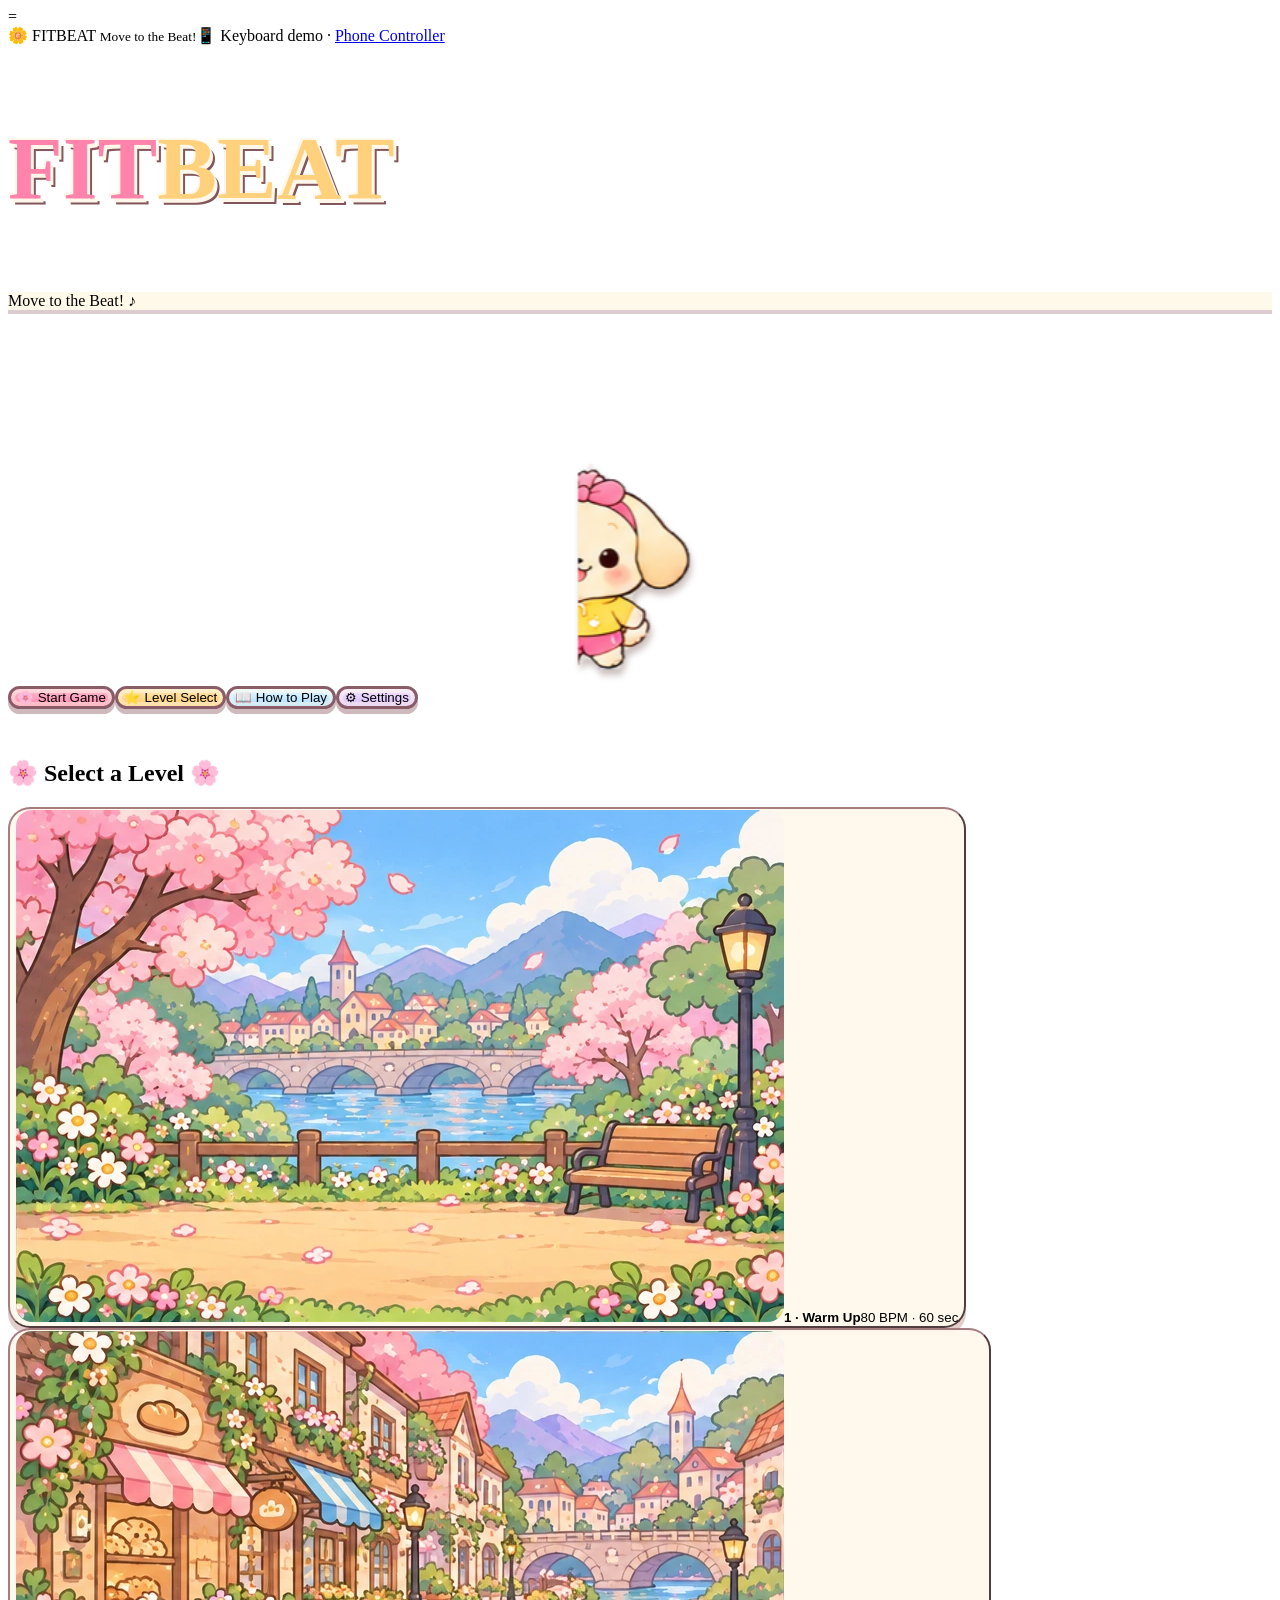
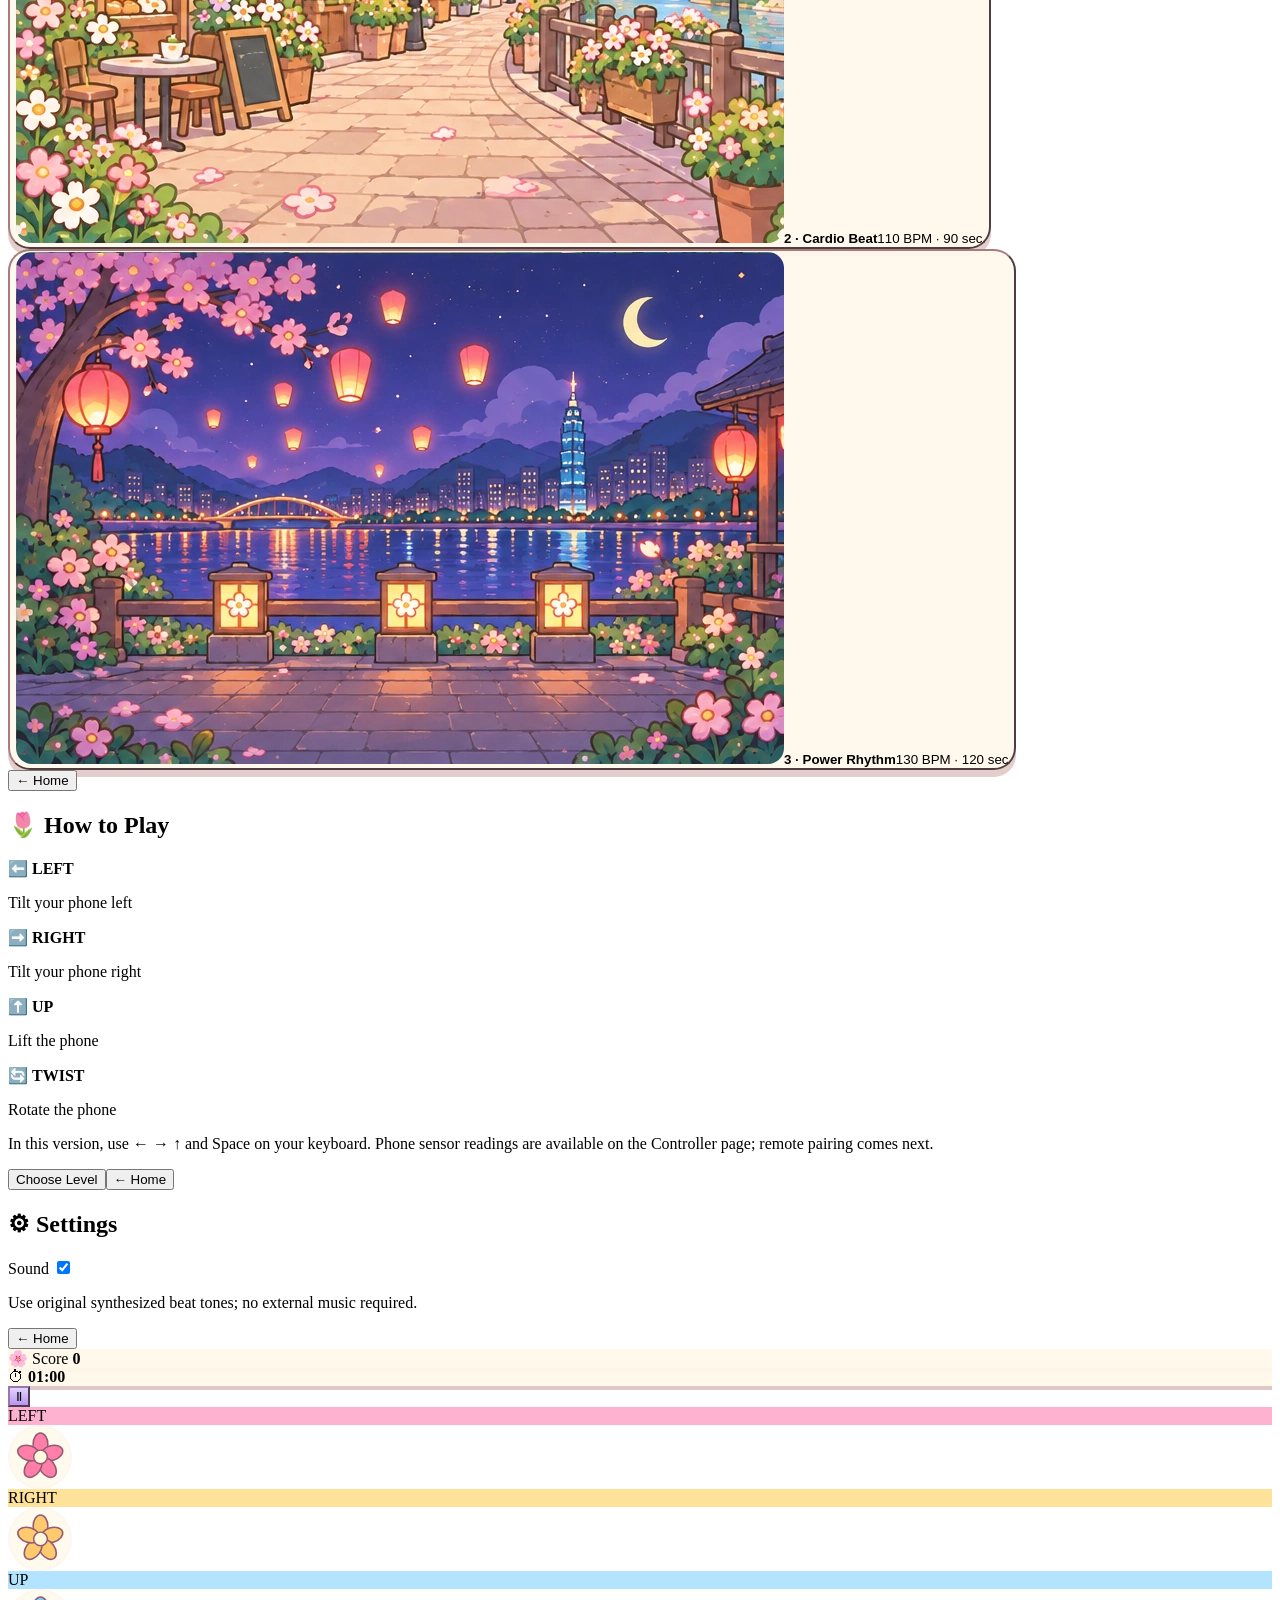
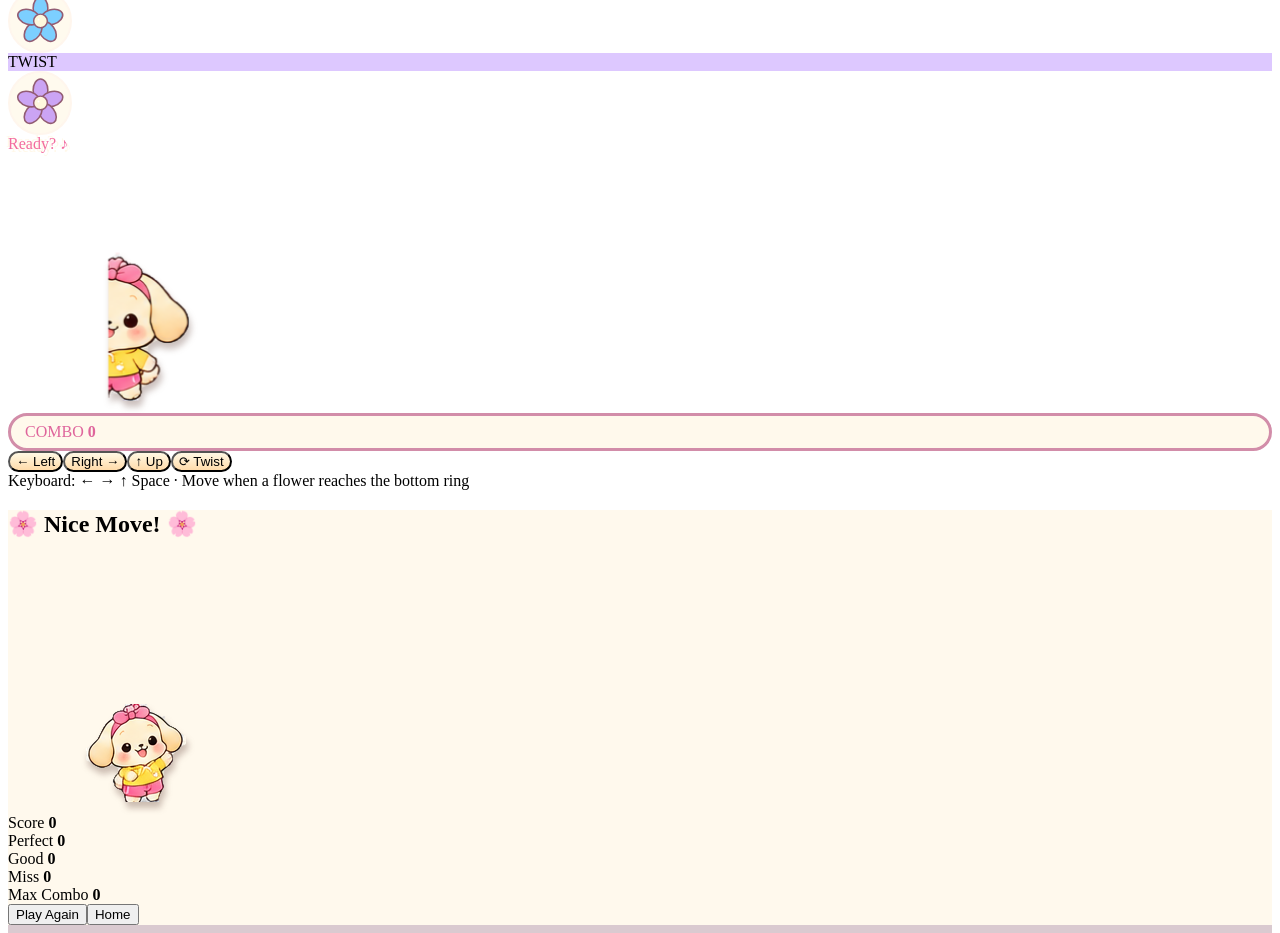
==== commit 430bc70b: "Update index.html" ====
--- a/index.html
+++ b/index.html
@@ -1 +1,2 @@
 =<!doctype html><html lang="en"><head><meta charset="utf-8"><meta name="viewport" content="width=device-width,initial-scale=1"><title>FITBEAT — Move to the Beat!</title><link rel="stylesheet" href"style.css"><link rel="stylesheet" href="scene-fix.css"><link rel="stylesheet" href="art-ui.css"><link rel="stylesheet" href="sprites.css"></head><body><main class="shell"><header class="topbar"><span>🌼 FITBEAT <small>Move to the Beat!</small></span><span id="connection">📱 Keyboard demo · <a href="controller.html">Phone Controller</a></span></header><section id="home" class="screen active"><div class="home-art scenic"></div><div class="home-content"><h1 class="logo">FIT<span>BEAT</span></h1><p class="subtitle">Move to the Beat! ♪</p><div class="puppy-stage"><img class="puppy idle" src="assets/puppy-art.png" alt="Dancing puppy"></div><nav class="menu"><button data-screen="levels">🌸 Start Game</button><button data-screen="levels">⭐ Level Select</button><button data-screen="how">📖 How to Play</button><button data-screen="settings">⚙ Settings</button></nav></div></section><section id="levels" class="screen"><h2>🌸 Select a Level 🌸</h2><div class="level-grid"><button class="level" data-level="0"><img src="assets/level1-spring.webp" alt="Spring riverside park"><b>1 · Warm Up</b><span>80 BPM · 60 sec</span></button><button class="level" data-level="1"><img src="assets/level2-bakery.webp" alt="Bakery village street"><b>2 · Cardio Beat</b><span>110 BPM · 90 sec</span></button><button class="level" data-level="2"><img src="assets/level3-night.webp" alt="Night Festival"><b>3 · Power Rhythm</b><span>130 BPM · 120 sec</span></button></div><button class="secondary" data-screen="home">← Home</button></section><section id="how" class="screen"><h2>🌷 How to Play</h2><div class="instructions"><div>⬅️ <b>LEFT</b><p>Tilt your phone left</p></div><div>➡️ <b>RIGHT</b><p>Tilt your phone right</p></div><div>⬆️ <b>UP</b><p>Lift the phone</p></div><div>🔄 <b>TWIST</b><p>Rotate the phone</p></div></div><p class="help">In this version, use ← → ↑ and Space on your keyboard. Phone sensor readings are available on the Controller page; remote pairing comes next.</p><button data-screen="levels">Choose Level</button><button class="secondary" data-screen="home">← Home</button></section><section id="settings" class="screen"><h2>⚙ Settings</h2><label class="setting">Sound <input type="checkbox" id="sound" checked></label><p>Use original synthesized beat tones; no external music required.</p><button data-screen="home">← Home</button></section><section id="game" class="screen"><div class="game-bg scenic"></div><div class="hud"><div class="pill">🌸 Score <strong id="score">0</strong></div><div class="pill">⏱ <strong id="timer">01:00</strong></div><button id="pause" class="small">Ⅱ</button></div><div class="game-progress"><div id="progress"></div></div><div class="play-area"><div id="target-lanes" class="lanes"><div class="lane"><div class="lane-name">LEFT</div><div class="hit"><img src="assets/flower-0.svg" alt="Flower target"></div></div><div class="lane"><div class="lane-name">RIGHT</div><div class="hit"><img src="assets/flower-1.svg" alt="Flower target"></div></div><div class="lane"><div class="lane-name">UP</div><div class="hit"><img src="assets/flower-2.svg" alt="Flower target"></div></div><div class="lane"><div class="lane-name">TWIST</div><div class="hit"><img src="assets/flower-3.svg" alt="Flower target"></div></div></div><div id="feedback" class="feedback">Ready? ♪</div><div class="game-puppy"><img id="dancer" class="puppy idle" src="assets/puppy-art.png" alt="Animated puppy dancer"></div><div class="combo">COMBO <strong id="combo">0</strong></div></div><div class="controls"><button data-move="0">← Left</button><button data-move="1">Right →</button><button data-move="2">↑ Up</button><button data-move="3">⟳ Twist</button></div><div class="game-tip">Keyboard: ← → ↑ Space · Move when a flower reaches the bottom ring</div></section><section id="results" class="screen"><div class="result-bg scenic"></div><div class="result-card"><h2>🌸 Nice Move! 🌸</h2><img class="puppy cheer" src="assets/puppy-art.png" alt="Happy dancing puppy"><div class="result-stats"><div>Score <b id="final-score">0</b></div><div>Perfect <b id="perfect">0</b></div><div>Good <b id="good">0</b></div><div>Miss <b id="miss">0</b></div><div>Max Combo <b id="max-combo">0</b></div></div><button data-screen="levels">Play Again</button><button class="secondary" data-screen="home">Home</button></div></section></main><script src="game.js"></script></body></html>
+<script src="sprites.js"></script>
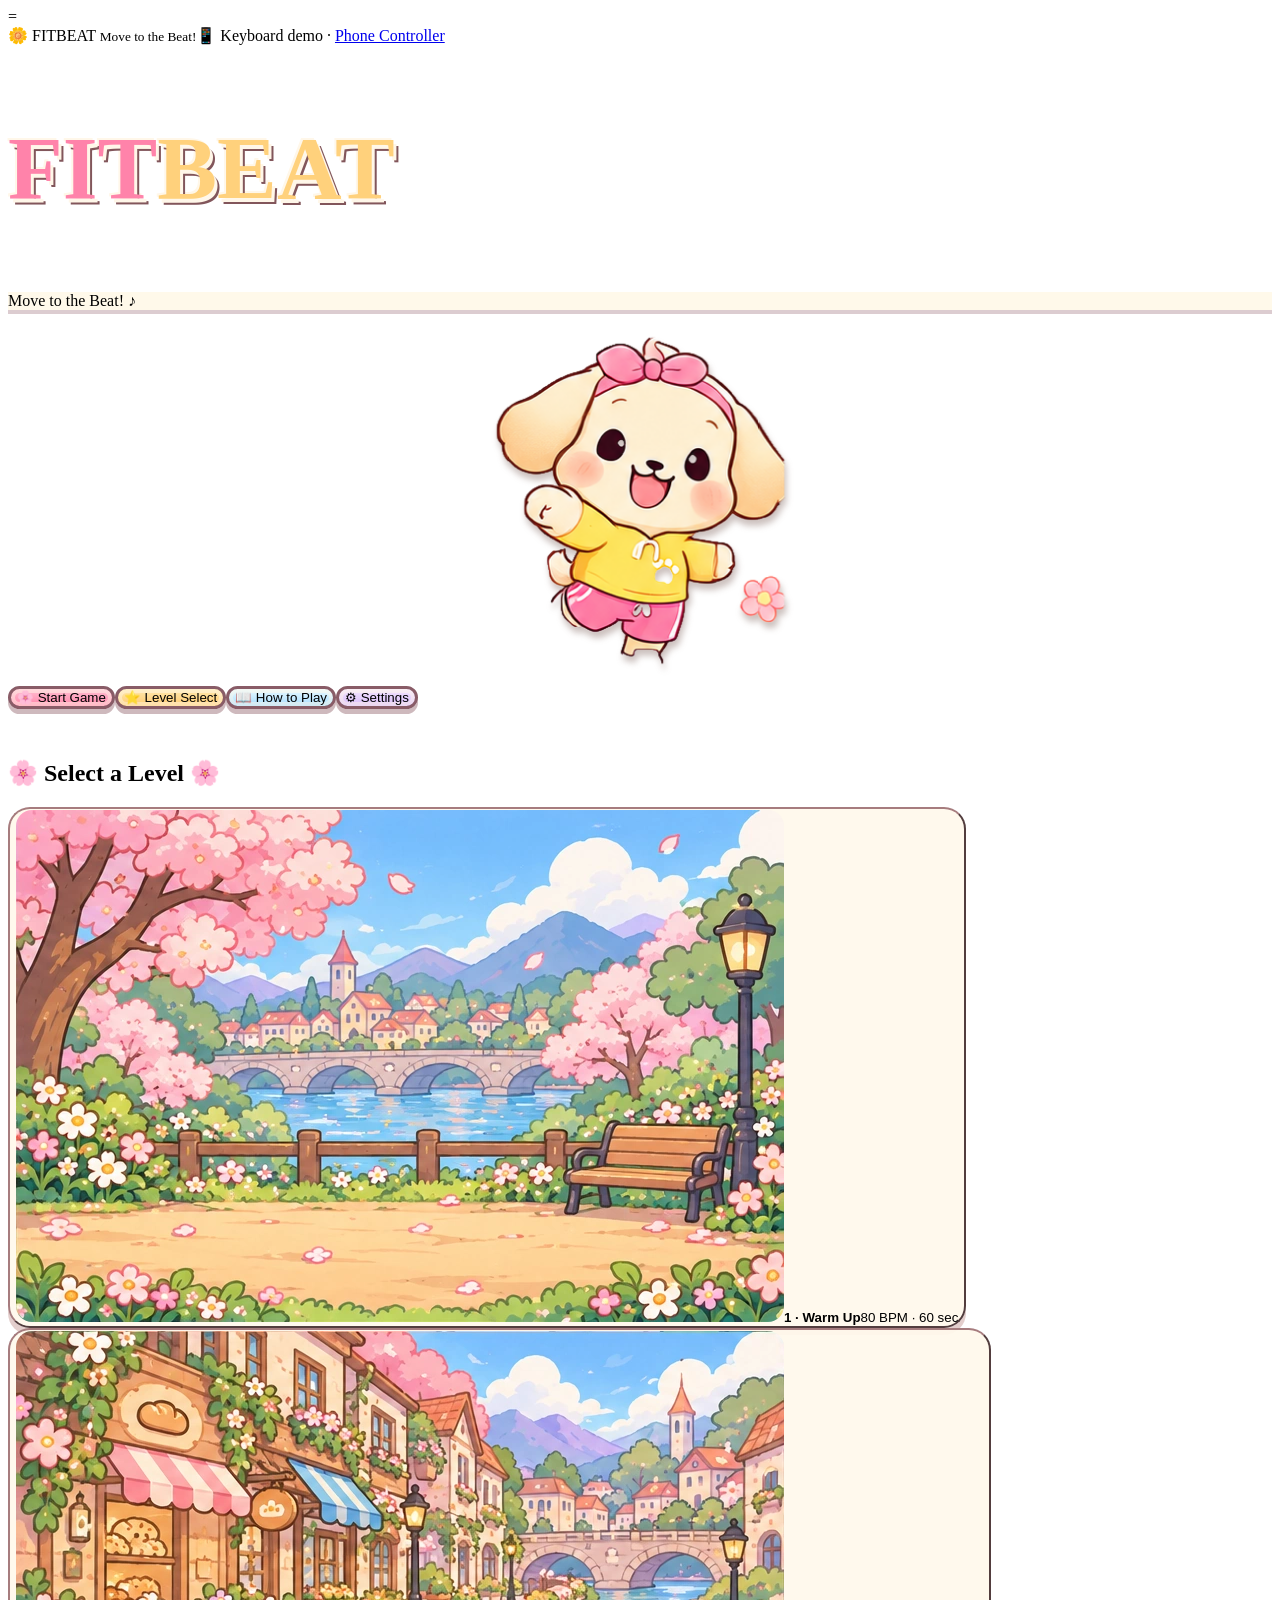
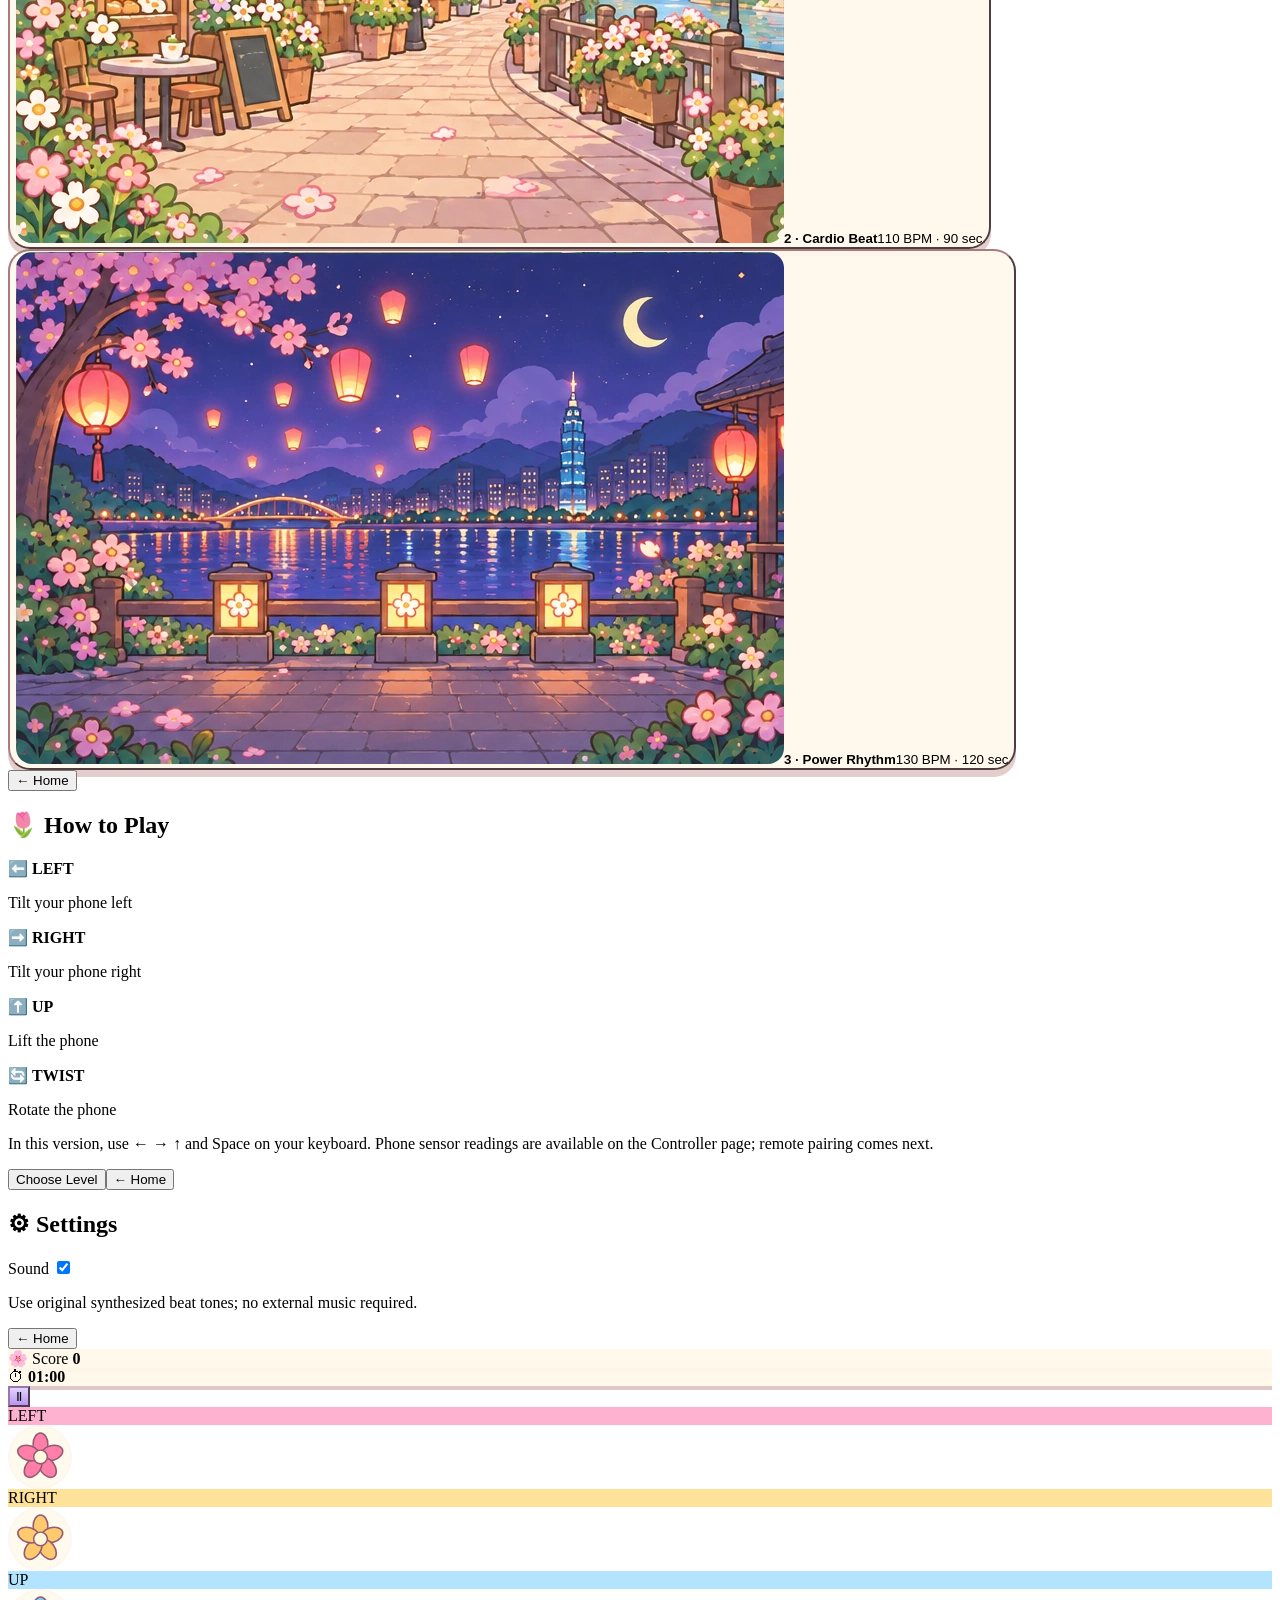
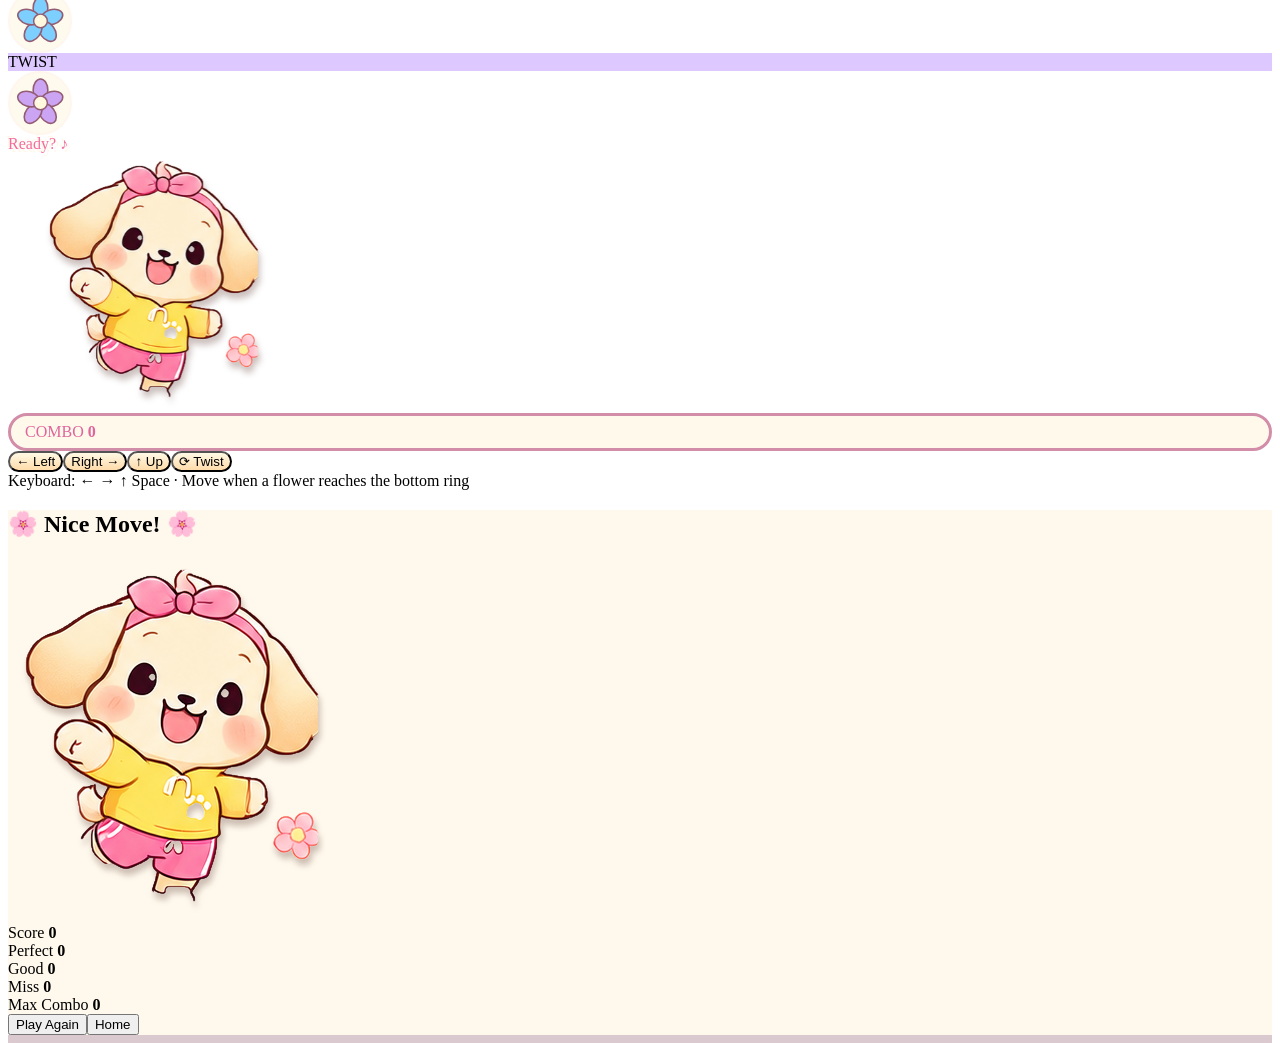
==== commit eb00ee98: "Update index.html" ====
--- a/index.html
+++ b/index.html
@@ -1,2 +1,2 @@
 =<!doctype html><html lang="en"><head><meta charset="utf-8"><meta name="viewport" content="width=device-width,initial-scale=1"><title>FITBEAT — Move to the Beat!</title><link rel="stylesheet" href"style.css"><link rel="stylesheet" href="scene-fix.css"><link rel="stylesheet" href="art-ui.css"><link rel="stylesheet" href="sprites.css"></head><body><main class="shell"><header class="topbar"><span>🌼 FITBEAT <small>Move to the Beat!</small></span><span id="connection">📱 Keyboard demo · <a href="controller.html">Phone Controller</a></span></header><section id="home" class="screen active"><div class="home-art scenic"></div><div class="home-content"><h1 class="logo">FIT<span>BEAT</span></h1><p class="subtitle">Move to the Beat! ♪</p><div class="puppy-stage"><img class="puppy idle" src="assets/puppy-art.png" alt="Dancing puppy"></div><nav class="menu"><button data-screen="levels">🌸 Start Game</button><button data-screen="levels">⭐ Level Select</button><button data-screen="how">📖 How to Play</button><button data-screen="settings">⚙ Settings</button></nav></div></section><section id="levels" class="screen"><h2>🌸 Select a Level 🌸</h2><div class="level-grid"><button class="level" data-level="0"><img src="assets/level1-spring.webp" alt="Spring riverside park"><b>1 · Warm Up</b><span>80 BPM · 60 sec</span></button><button class="level" data-level="1"><img src="assets/level2-bakery.webp" alt="Bakery village street"><b>2 · Cardio Beat</b><span>110 BPM · 90 sec</span></button><button class="level" data-level="2"><img src="assets/level3-night.webp" alt="Night Festival"><b>3 · Power Rhythm</b><span>130 BPM · 120 sec</span></button></div><button class="secondary" data-screen="home">← Home</button></section><section id="how" class="screen"><h2>🌷 How to Play</h2><div class="instructions"><div>⬅️ <b>LEFT</b><p>Tilt your phone left</p></div><div>➡️ <b>RIGHT</b><p>Tilt your phone right</p></div><div>⬆️ <b>UP</b><p>Lift the phone</p></div><div>🔄 <b>TWIST</b><p>Rotate the phone</p></div></div><p class="help">In this version, use ← → ↑ and Space on your keyboard. Phone sensor readings are available on the Controller page; remote pairing comes next.</p><button data-screen="levels">Choose Level</button><button class="secondary" data-screen="home">← Home</button></section><section id="settings" class="screen"><h2>⚙ Settings</h2><label class="setting">Sound <input type="checkbox" id="sound" checked></label><p>Use original synthesized beat tones; no external music required.</p><button data-screen="home">← Home</button></section><section id="game" class="screen"><div class="game-bg scenic"></div><div class="hud"><div class="pill">🌸 Score <strong id="score">0</strong></div><div class="pill">⏱ <strong id="timer">01:00</strong></div><button id="pause" class="small">Ⅱ</button></div><div class="game-progress"><div id="progress"></div></div><div class="play-area"><div id="target-lanes" class="lanes"><div class="lane"><div class="lane-name">LEFT</div><div class="hit"><img src="assets/flower-0.svg" alt="Flower target"></div></div><div class="lane"><div class="lane-name">RIGHT</div><div class="hit"><img src="assets/flower-1.svg" alt="Flower target"></div></div><div class="lane"><div class="lane-name">UP</div><div class="hit"><img src="assets/flower-2.svg" alt="Flower target"></div></div><div class="lane"><div class="lane-name">TWIST</div><div class="hit"><img src="assets/flower-3.svg" alt="Flower target"></div></div></div><div id="feedback" class="feedback">Ready? ♪</div><div class="game-puppy"><img id="dancer" class="puppy idle" src="assets/puppy-art.png" alt="Animated puppy dancer"></div><div class="combo">COMBO <strong id="combo">0</strong></div></div><div class="controls"><button data-move="0">← Left</button><button data-move="1">Right →</button><button data-move="2">↑ Up</button><button data-move="3">⟳ Twist</button></div><div class="game-tip">Keyboard: ← → ↑ Space · Move when a flower reaches the bottom ring</div></section><section id="results" class="screen"><div class="result-bg scenic"></div><div class="result-card"><h2>🌸 Nice Move! 🌸</h2><img class="puppy cheer" src="assets/puppy-art.png" alt="Happy dancing puppy"><div class="result-stats"><div>Score <b id="final-score">0</b></div><div>Perfect <b id="perfect">0</b></div><div>Good <b id="good">0</b></div><div>Miss <b id="miss">0</b></div><div>Max Combo <b id="max-combo">0</b></div></div><button data-screen="levels">Play Again</button><button class="secondary" data-screen="home">Home</button></div></section></main><script src="game.js"></script></body></html>
-<script src="sprites.js"></script>
+
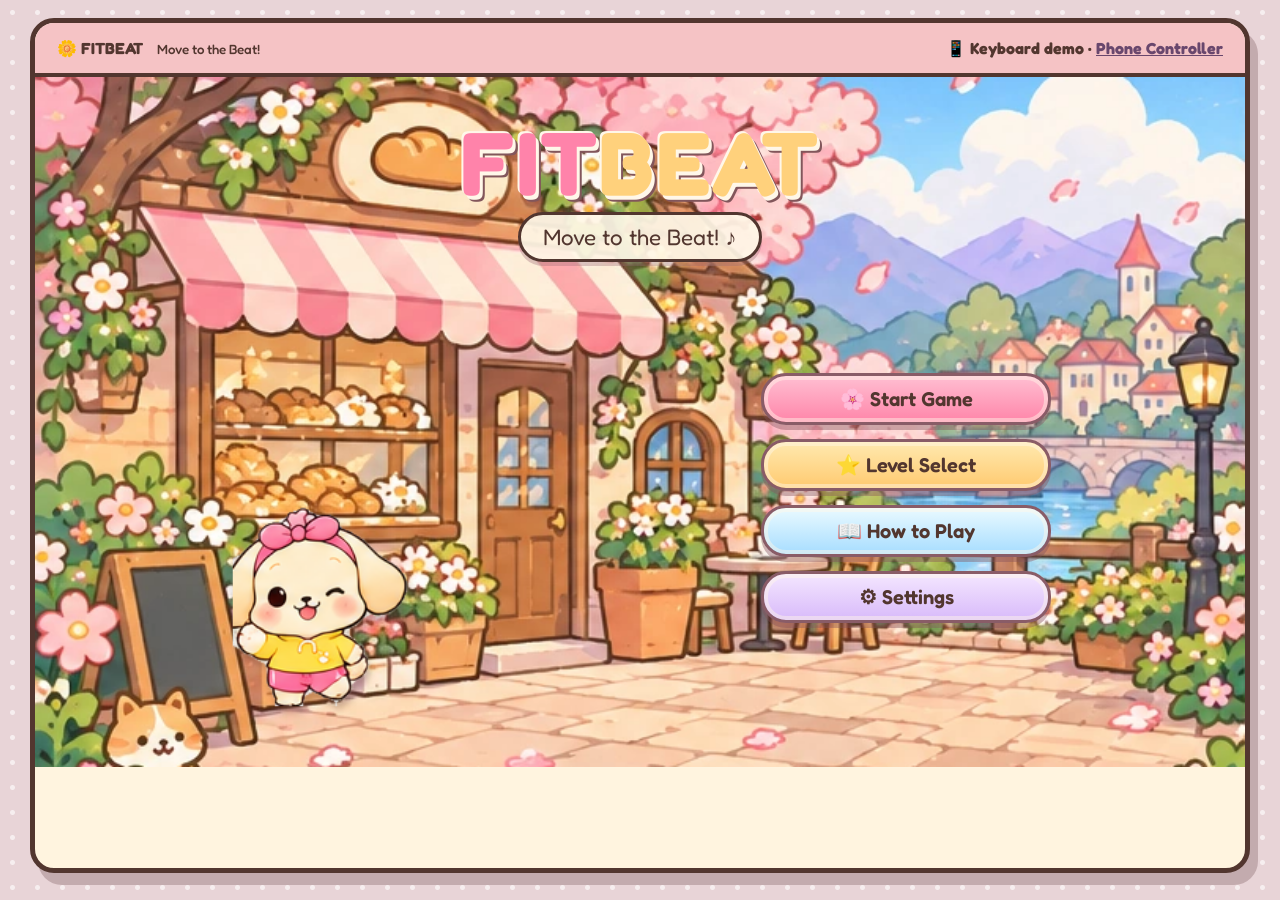
==== commit e01e43e5: "Add files via upload" ====
--- a/index.html
+++ b/index.html
@@ -1,2 +1 @@
-=<!doctype html><html lang="en"><head><meta charset="utf-8"><meta name="viewport" content="width=device-width,initial-scale=1"><title>FITBEAT — Move to the Beat!</title><link rel="stylesheet" href"style.css"><link rel="stylesheet" href="scene-fix.css"><link rel="stylesheet" href="art-ui.css"><link rel="stylesheet" href="sprites.css"></head><body><main class="shell"><header class="topbar"><span>🌼 FITBEAT <small>Move to the Beat!</small></span><span id="connection">📱 Keyboard demo · <a href="controller.html">Phone Controller</a></span></header><section id="home" class="screen active"><div class="home-art scenic"></div><div class="home-content"><h1 class="logo">FIT<span>BEAT</span></h1><p class="subtitle">Move to the Beat! ♪</p><div class="puppy-stage"><img class="puppy idle" src="assets/puppy-art.png" alt="Dancing puppy"></div><nav class="menu"><button data-screen="levels">🌸 Start Game</button><button data-screen="levels">⭐ Level Select</button><button data-screen="how">📖 How to Play</button><button data-screen="settings">⚙ Settings</button></nav></div></section><section id="levels" class="screen"><h2>🌸 Select a Level 🌸</h2><div class="level-grid"><button class="level" data-level="0"><img src="assets/level1-spring.webp" alt="Spring riverside park"><b>1 · Warm Up</b><span>80 BPM · 60 sec</span></button><button class="level" data-level="1"><img src="assets/level2-bakery.webp" alt="Bakery village street"><b>2 · Cardio Beat</b><span>110 BPM · 90 sec</span></button><button class="level" data-level="2"><img src="assets/level3-night.webp" alt="Night Festival"><b>3 · Power Rhythm</b><span>130 BPM · 120 sec</span></button></div><button class="secondary" data-screen="home">← Home</button></section><section id="how" class="screen"><h2>🌷 How to Play</h2><div class="instructions"><div>⬅️ <b>LEFT</b><p>Tilt your phone left</p></div><div>➡️ <b>RIGHT</b><p>Tilt your phone right</p></div><div>⬆️ <b>UP</b><p>Lift the phone</p></div><div>🔄 <b>TWIST</b><p>Rotate the phone</p></div></div><p class="help">In this version, use ← → ↑ and Space on your keyboard. Phone sensor readings are available on the Controller page; remote pairing comes next.</p><button data-screen="levels">Choose Level</button><button class="secondary" data-screen="home">← Home</button></section><section id="settings" class="screen"><h2>⚙ Settings</h2><label class="setting">Sound <input type="checkbox" id="sound" checked></label><p>Use original synthesized beat tones; no external music required.</p><button data-screen="home">← Home</button></section><section id="game" class="screen"><div class="game-bg scenic"></div><div class="hud"><div class="pill">🌸 Score <strong id="score">0</strong></div><div class="pill">⏱ <strong id="timer">01:00</strong></div><button id="pause" class="small">Ⅱ</button></div><div class="game-progress"><div id="progress"></div></div><div class="play-area"><div id="target-lanes" class="lanes"><div class="lane"><div class="lane-name">LEFT</div><div class="hit"><img src="assets/flower-0.svg" alt="Flower target"></div></div><div class="lane"><div class="lane-name">RIGHT</div><div class="hit"><img src="assets/flower-1.svg" alt="Flower target"></div></div><div class="lane"><div class="lane-name">UP</div><div class="hit"><img src="assets/flower-2.svg" alt="Flower target"></div></div><div class="lane"><div class="lane-name">TWIST</div><div class="hit"><img src="assets/flower-3.svg" alt="Flower target"></div></div></div><div id="feedback" class="feedback">Ready? ♪</div><div class="game-puppy"><img id="dancer" class="puppy idle" src="assets/puppy-art.png" alt="Animated puppy dancer"></div><div class="combo">COMBO <strong id="combo">0</strong></div></div><div class="controls"><button data-move="0">← Left</button><button data-move="1">Right →</button><button data-move="2">↑ Up</button><button data-move="3">⟳ Twist</button></div><div class="game-tip">Keyboard: ← → ↑ Space · Move when a flower reaches the bottom ring</div></section><section id="results" class="screen"><div class="result-bg scenic"></div><div class="result-card"><h2>🌸 Nice Move! 🌸</h2><img class="puppy cheer" src="assets/puppy-art.png" alt="Happy dancing puppy"><div class="result-stats"><div>Score <b id="final-score">0</b></div><div>Perfect <b id="perfect">0</b></div><div>Good <b id="good">0</b></div><div>Miss <b id="miss">0</b></div><div>Max Combo <b id="max-combo">0</b></div></div><button data-screen="levels">Play Again</button><button class="secondary" data-screen="home">Home</button></div></section></main><script src="game.js"></script></body></html>
-
+<!doctype html><html lang="en"><head><meta charset="utf-8"><meta name="viewport" content="width=device-width,initial-scale=1"><title>FITBEAT — Move to the Beat!</title><link rel="stylesheet" href="style.css"><link rel="stylesheet" href="scene-fix.css"><link rel="stylesheet" href="art-ui.css"><link rel="stylesheet" href="sprites.css?v=3"></head><body><main class="shell"><header class="topbar"><span>🌼 FITBEAT <small>Move to the Beat!</small></span><span id="connection">📱 Keyboard demo · <a href="controller.html">Phone Controller</a></span></header><section id="home" class="screen active"><div class="home-art scenic"></div><div class="home-content"><h1 class="logo">FIT<span>BEAT</span></h1><p class="subtitle">Move to the Beat! ♪</p><div class="puppy-stage"><img class="puppy idle" src="assets/puppy-art.png" alt="Dancing puppy"></div><nav class="menu"><button data-screen="levels">🌸 Start Game</button><button data-screen="levels">⭐ Level Select</button><button data-screen="how">📖 How to Play</button><button data-screen="settings">⚙ Settings</button></nav></div></section><section id="levels" class="screen"><h2>🌸 Select a Level 🌸</h2><div class="level-grid"><button class="level" data-level="0"><img src="assets/level1-spring.webp" alt="Spring riverside park"><b>1 · Warm Up</b><span>80 BPM · 60 sec</span></button><button class="level" data-level="1"><img src="assets/level2-bakery.webp" alt="Bakery village street"><b>2 · Cardio Beat</b><span>110 BPM · 90 sec</span></button><button class="level" data-level="2"><img src="assets/level3-night.webp" alt="Night Festival"><b>3 · Power Rhythm</b><span>130 BPM · 120 sec</span></button></div><button class="secondary" data-screen="home">← Home</button></section><section id="how" class="screen"><h2>🌷 How to Play</h2><div class="instructions"><div>⬅️ <b>LEFT</b><p>Tilt your phone left</p></div><div>➡️ <b>RIGHT</b><p>Tilt your phone right</p></div><div>⬆️ <b>UP</b><p>Lift the phone</p></div><div>🔄 <b>TWIST</b><p>Rotate the phone</p></div></div><p class="help">In this version, use ← → ↑ and Space on your keyboard. Phone sensor readings are available on the Controller page; remote pairing comes next.</p><button data-screen="levels">Choose Level</button><button class="secondary" data-screen="home">← Home</button></section><section id="settings" class="screen"><h2>⚙ Settings</h2><label class="setting">Sound <input type="checkbox" id="sound" checked></label><p>Use original synthesized beat tones; no external music required.</p><button data-screen="home">← Home</button></section><section id="game" class="screen"><div class="game-bg scenic"></div><div class="hud"><div class="pill">🌸 Score <strong id="score">0</strong></div><div class="pill">⏱ <strong id="timer">01:00</strong></div><button id="pause" class="small">Ⅱ</button></div><div class="game-progress"><div id="progress"></div></div><div class="play-area"><div id="target-lanes" class="lanes"><div class="lane"><div class="lane-name">LEFT</div><div class="hit"><img src="assets/flower-0.svg" alt="Flower target"></div></div><div class="lane"><div class="lane-name">RIGHT</div><div class="hit"><img src="assets/flower-1.svg" alt="Flower target"></div></div><div class="lane"><div class="lane-name">UP</div><div class="hit"><img src="assets/flower-2.svg" alt="Flower target"></div></div><div class="lane"><div class="lane-name">TWIST</div><div class="hit"><img src="assets/flower-3.svg" alt="Flower target"></div></div></div><div id="feedback" class="feedback">Ready? ♪</div><div class="game-puppy"><img id="dancer" class="puppy idle" src="assets/puppy-art.png" alt="Animated puppy dancer"></div><div class="combo">COMBO <strong id="combo">0</strong></div></div><div class="controls"><button data-move="0">← Left</button><button data-move="1">Right →</button><button data-move="2">↑ Up</button><button data-move="3">⟳ Twist</button></div><div class="game-tip">Keyboard: ← → ↑ Space · Move when a flower reaches the bottom ring</div></section><section id="results" class="screen"><div class="result-bg scenic"></div><div class="result-card"><h2>🌸 Nice Move! 🌸</h2><img class="puppy cheer" src="assets/puppy-art.png" alt="Happy dancing puppy"><div class="result-stats"><div>Score <b id="final-score">0</b></div><div>Perfect <b id="perfect">0</b></div><div>Good <b id="good">0</b></div><div>Miss <b id="miss">0</b></div><div>Max Combo <b id="max-combo">0</b></div></div><button data-screen="levels">Play Again</button><button class="secondary" data-screen="home">Home</button></div></section></main><script src="game.js"></script><script src="sprites.js?v=3"></script></body></html>
--- a/style.css
+++ b/style.css
@@ -0,0 +1 @@
+@import url('https://fonts.googleapis.com/css2?family=Fredoka:wght@400;500;600;700&display=swap');:root{--ink:#52362f;--cream:#fff2d9;--pink:#ffa8bb;--plum:#a8509d;--sage:#819b54;--yellow:#ffdf65}*{box-sizing:border-box}body{margin:0;color:var(--ink);font-family:Fredoka,'Trebuchet MS',sans-serif;background:#e8d4d7;background-image:radial-gradient(#fff9 2px,transparent 3px);background-size:25px 25px}button{font:600 1rem Fredoka,'Trebuchet MS',sans-serif;cursor:pointer;background:#ffb3c2;border:3px solid var(--ink);border-radius:16px;padding:11px 20px;color:var(--ink);box-shadow:3px 4px 0 #65443b44;transition:transform .12s}button:hover{transform:translateY(-2px)}button:active{transform:translateY(2px)}button.secondary{background:#f5e8f8}button.small{padding:4px 12px}.shell{max-width:1220px;min-height:95vh;margin:2vh auto;border:5px solid var(--ink);border-radius:24px;overflow:hidden;background:#fff4df;box-shadow:8px 12px 0 #5d393c44}.topbar{height:54px;display:flex;align-items:center;justify-content:space-between;background:#f5c3c5;padding:0 22px;border-bottom:4px solid var(--ink);font-weight:700}.topbar small{font-weight:500;margin-left:10px}.topbar a{color:#69476d}.screen{position:relative;min-height:690px;display:none;padding:26px;text-align:center;overflow:hidden}.screen.active{display:block}.scenic{position:absolute;inset:0;background-size:cover;background-position:center;filter:saturate(.98)}.home-art{background-image:linear-gradient(90deg,#fff1dd22,#fff1dd66),url('assets/home-art.webp')}.home-content{position:relative;display:grid;grid-template-columns:1fr 1fr;grid-template-rows:auto auto 1fr;align-items:center;min-height:600px}.logo{font-size:clamp(3.6rem,8vw,7rem);letter-spacing:2px;color:#f7a1b4;text-shadow:4px 5px 0 var(--ink),-2px -2px 0 var(--ink),2px -2px 0 var(--ink),-2px 2px 0 var(--ink);margin:10px 0 0;grid-column:1/-1}.logo span{color:#c3a4d6}.subtitle{grid-column:1/-1;justify-self:center;background:var(--cream);border:3px solid var(--ink);border-radius:25px;padding:8px 22px;margin:0 0 12px;font-size:1.4rem}.puppy-stage{align-self:end}.puppy{width:min(300px,70%);height:auto;filter:drop-shadow(3px 5px 1px #60463855);transform-origin:50% 85%}.puppy.idle{animation:breathe 1.6s ease-in-out infinite}.puppy.dance-left{animation:leanLeft .32s ease-in-out 2}.puppy.dance-right{animation:leanRight .32s ease-in-out 2}.puppy.reach{animation:reach .4s ease-in-out 2}.puppy.twist{animation:twist .55s ease-in-out 1}.puppy.cheer{animation:cheer .7s ease-in-out infinite}.puppy.miss{animation:miss .35s ease-in-out 2}.menu{display:flex;flex-direction:column;gap:14px;align-items:center}.menu button{width:min(290px,90%);font-size:1.25rem}.menu button:nth-child(2){background:#ffe0a0}.menu button:nth-child(3){background:#fff4e6}.menu button:nth-child(4){background:#dcc2e7}h2{font-size:2.7rem;margin:10px 0 32px;text-shadow:2px 3px #fff}.level-grid{display:grid;grid-template-columns:repeat(3,1fr);gap:20px;max-width:900px;margin:20px auto 40px}.level{display:flex;flex-direction:column;align-items:center;gap:12px;background:#fff8ea;padding:12px;font-size:1.2rem}.level img{width:100%;height:280px;object-fit:cover;border-radius:12px;border:2px solid var(--ink)}.level span{font-size:.95rem;font-weight:400}.instructions{display:grid;grid-template-columns:repeat(4,1fr);gap:15px;margin:50px auto;max-width:950px}.instructions>div{padding:25px 8px;border:3px solid #a96b70;background:#fff8e9;border-radius:18px;font-size:2rem}.instructions b{display:block;font-size:1.3rem}.instructions p{font-size:1rem}.help{max-width:680px;margin:20px auto 40px}.setting{display:block;font-size:1.4rem;margin:40px}.game-bg{background-image:linear-gradient(#fff7e922,#fff0dd22),url('assets/game-art.webp')}.hud{position:relative;display:flex;justify-content:space-between;align-items:center;gap:12px;z-index:4}.pill{background:#fff4df;border:3px solid var(--ink);border-radius:18px;padding:12px 20px;font-size:1.15rem}.pill strong{font-size:1.5rem}.game-progress{position:relative;margin:12px auto 0;width:50%;height:18px;border:3px solid var(--ink);border-radius:20px;background:#fff6e3;z-index:3;overflow:hidden}.game-progress div{height:100%;width:0;background:#e992b1}.play-area{position:relative;height:460px}.lanes{position:absolute;left:31%;top:5px;width:44%;height:390px;display:grid;grid-template-columns:repeat(4,1fr);gap:7px;z-index:2}.lane{position:relative;border-left:2px dashed #fff8;border-right:2px dashed #fff8;background:#fff5e71a}.lane-name{background:#fff2dccc;border:2px solid var(--ink);border-radius:12px;padding:4px;font-size:.8rem}.hit{position:absolute;bottom:18px;left:50%;transform:translateX(-50%);font-size:2rem;filter:drop-shadow(0 2px 2px #6543)}.note{position:absolute;left:50%;top:0;transform:translateX(-50%);font-size:2.6rem;will-change:top;filter:drop-shadow(1px 3px 2px #6545)}.feedback{position:absolute;left:50%;top:40%;transform:translate(-50%,-50%);font-size:2.6rem;font-weight:700;color:#f06992;text-shadow:3px 3px #fff,-2px -2px #fff;z-index:3;pointer-events:none}.game-puppy{position:absolute;left:1%;bottom:0;width:30%}.game-puppy .puppy{width:100%;max-height:320px}.combo{position:absolute;right:1%;bottom:75px;font-size:1.7rem;font-weight:700;color:#a8509d;text-shadow:2px 2px #fff}.combo strong{display:block;font-size:3.5rem}.controls{position:relative;z-index:4;display:flex;justify-content:center;gap:12px;flex-wrap:wrap}.controls button{background:#ffefc3}.game-tip{position:relative;font-size:.85rem;margin-top:10px;background:#fff4dbaa;display:inline-block;padding:5px 10px;border-radius:12px}.result-bg{background-image:linear-gradient(#fff1e3aa,#fff1e3aa),url('assets/results-art.webp')}.result-card{position:relative;max-width:540px;margin:auto;background:#fff5e9e8;border:4px solid var(--ink);border-radius:30px;padding:15px 28px}.result-card h2{margin:10px}.result-card .puppy{width:140px}.result-stats{background:#fffaf1;border:3px solid #d3aa97;border-radius:18px;padding:10px 20px;margin:10px 0 20px}.result-stats div{display:flex;justify-content:space-between;padding:5px;border-bottom:1px dashed #d8b3a3}.result-card button{margin:5px}@keyframes breathe{0%,100%{transform:translateY(0) rotate(-2deg)}50%{transform:translateY(-9px) rotate(2deg)}}@keyframes leanLeft{0%,100%{transform:rotate(0)}50%{transform:rotate(-18deg) translateX(-14px)}}@keyframes leanRight{0%,100%{transform:rotate(0)}50%{transform:rotate(18deg) translateX(14px)}}@keyframes reach{0%,100%{transform:translateY(0) scale(1)}50%{transform:translateY(-45px) scale(1.07)}}@keyframes twist{0%,100%{transform:scaleX(1)}50%{transform:scaleX(-1)}}@keyframes cheer{0%,100%{transform:translateY(0) rotate(-8deg)}50%{transform:translateY(-22px) rotate(8deg)}}@keyframes miss{0%,100%{transform:translateY(0)}50%{transform:translateY(14px) scaleY(.9)}}@media(max-width:700px){.shell{margin:0;min-height:100vh;border-radius:0}.topbar{font-size:.8rem;padding:0 8px}.topbar small{display:none}.screen{padding:12px;min-height:650px}.home-content{grid-template-columns:1fr;min-height:600px}.logo{font-size:3.6rem}.puppy-stage{height:180px}.puppy-stage .puppy{height:180px}.menu{gap:8px}.menu button{padding:8px}.level-grid{grid-template-columns:1fr;max-width:320px}.level img{height:130px}.instructions{grid-template-columns:repeat(2,1fr);margin:15px auto}.instructions>div{padding:12px 4px}.game-progress{width:70%}.play-area{height:440px}.lanes{left:5%;width:90%}.game-puppy{width:30%;left:0;bottom:5px}.combo{font-size:1rem;bottom:30px}.combo strong{font-size:2rem}.feedback{font-size:1.6rem}.controls{gap:4px}.controls button{padding:7px;font-size:.8rem}.pill{padding:6px;font-size:.8rem}.pill strong{font-size:1rem}}
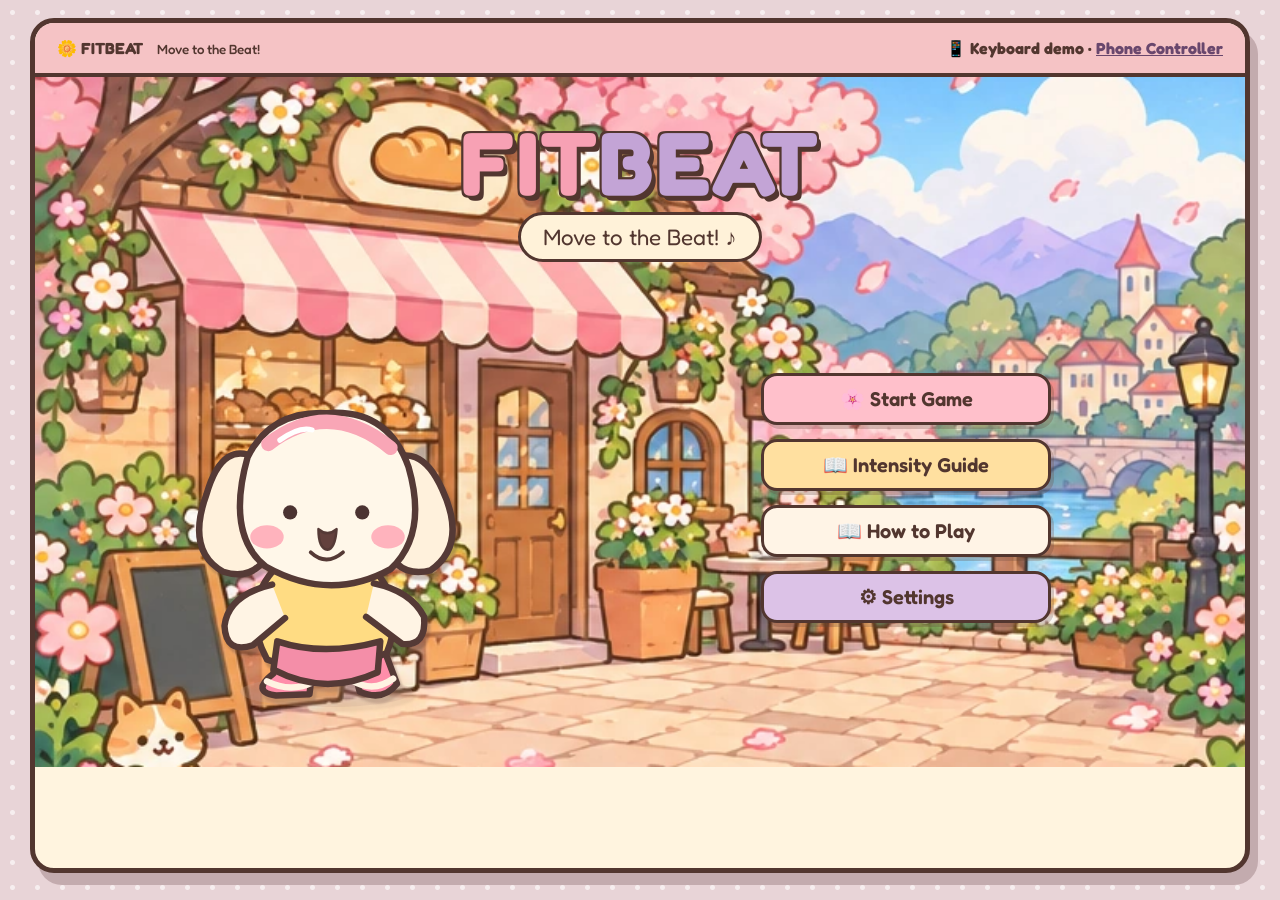
==== commit a3095a41: "Add files via upload" ====
--- a/index.html
+++ b/index.html
@@ -1 +1 @@
-<!doctype html><html lang="en"><head><meta charset="utf-8"><meta name="viewport" content="width=device-width,initial-scale=1"><title>FITBEAT — Move to the Beat!</title><link rel="stylesheet" href="style.css"><link rel="stylesheet" href="scene-fix.css"><link rel="stylesheet" href="art-ui.css"><link rel="stylesheet" href="sprites.css?v=3"></head><body><main class="shell"><header class="topbar"><span>🌼 FITBEAT <small>Move to the Beat!</small></span><span id="connection">📱 Keyboard demo · <a href="controller.html">Phone Controller</a></span></header><section id="home" class="screen active"><div class="home-art scenic"></div><div class="home-content"><h1 class="logo">FIT<span>BEAT</span></h1><p class="subtitle">Move to the Beat! ♪</p><div class="puppy-stage"><img class="puppy idle" src="assets/puppy-art.png" alt="Dancing puppy"></div><nav class="menu"><button data-screen="levels">🌸 Start Game</button><button data-screen="levels">⭐ Level Select</button><button data-screen="how">📖 How to Play</button><button data-screen="settings">⚙ Settings</button></nav></div></section><section id="levels" class="screen"><h2>🌸 Select a Level 🌸</h2><div class="level-grid"><button class="level" data-level="0"><img src="assets/level1-spring.webp" alt="Spring riverside park"><b>1 · Warm Up</b><span>80 BPM · 60 sec</span></button><button class="level" data-level="1"><img src="assets/level2-bakery.webp" alt="Bakery village street"><b>2 · Cardio Beat</b><span>110 BPM · 90 sec</span></button><button class="level" data-level="2"><img src="assets/level3-night.webp" alt="Night Festival"><b>3 · Power Rhythm</b><span>130 BPM · 120 sec</span></button></div><button class="secondary" data-screen="home">← Home</button></section><section id="how" class="screen"><h2>🌷 How to Play</h2><div class="instructions"><div>⬅️ <b>LEFT</b><p>Tilt your phone left</p></div><div>➡️ <b>RIGHT</b><p>Tilt your phone right</p></div><div>⬆️ <b>UP</b><p>Lift the phone</p></div><div>🔄 <b>TWIST</b><p>Rotate the phone</p></div></div><p class="help">In this version, use ← → ↑ and Space on your keyboard. Phone sensor readings are available on the Controller page; remote pairing comes next.</p><button data-screen="levels">Choose Level</button><button class="secondary" data-screen="home">← Home</button></section><section id="settings" class="screen"><h2>⚙ Settings</h2><label class="setting">Sound <input type="checkbox" id="sound" checked></label><p>Use original synthesized beat tones; no external music required.</p><button data-screen="home">← Home</button></section><section id="game" class="screen"><div class="game-bg scenic"></div><div class="hud"><div class="pill">🌸 Score <strong id="score">0</strong></div><div class="pill">⏱ <strong id="timer">01:00</strong></div><button id="pause" class="small">Ⅱ</button></div><div class="game-progress"><div id="progress"></div></div><div class="play-area"><div id="target-lanes" class="lanes"><div class="lane"><div class="lane-name">LEFT</div><div class="hit"><img src="assets/flower-0.svg" alt="Flower target"></div></div><div class="lane"><div class="lane-name">RIGHT</div><div class="hit"><img src="assets/flower-1.svg" alt="Flower target"></div></div><div class="lane"><div class="lane-name">UP</div><div class="hit"><img src="assets/flower-2.svg" alt="Flower target"></div></div><div class="lane"><div class="lane-name">TWIST</div><div class="hit"><img src="assets/flower-3.svg" alt="Flower target"></div></div></div><div id="feedback" class="feedback">Ready? ♪</div><div class="game-puppy"><img id="dancer" class="puppy idle" src="assets/puppy-art.png" alt="Animated puppy dancer"></div><div class="combo">COMBO <strong id="combo">0</strong></div></div><div class="controls"><button data-move="0">← Left</button><button data-move="1">Right →</button><button data-move="2">↑ Up</button><button data-move="3">⟳ Twist</button></div><div class="game-tip">Keyboard: ← → ↑ Space · Move when a flower reaches the bottom ring</div></section><section id="results" class="screen"><div class="result-bg scenic"></div><div class="result-card"><h2>🌸 Nice Move! 🌸</h2><img class="puppy cheer" src="assets/puppy-art.png" alt="Happy dancing puppy"><div class="result-stats"><div>Score <b id="final-score">0</b></div><div>Perfect <b id="perfect">0</b></div><div>Good <b id="good">0</b></div><div>Miss <b id="miss">0</b></div><div>Max Combo <b id="max-combo">0</b></div></div><button data-screen="levels">Play Again</button><button class="secondary" data-screen="home">Home</button></div></section></main><script src="game.js"></script><script src="sprites.js?v=3"></script></body></html>+<!doctype html><html lang="en"><head><meta charset="utf-8"><meta name="viewport" content="width=device-width,initial-scale=1"><title>FITBEAT — Move to the Beat!</title><link rel="stylesheet" href="style.css"><link rel="stylesheet" href="scene-fix.css"></head><body><main class="shell"><header class="topbar"><span>🌼 FITBEAT <small>Move to the Beat!</small></span><span id="connection">📱 Keyboard demo · <a href="controller.html">Phone Controller</a></span></header><section id="home" class="screen active"><div class="home-art scenic"></div><div class="home-content"><h1 class="logo">FIT<span>BEAT</span></h1><p class="subtitle">Move to the Beat! ♪</p><div class="puppy-stage"><img class="puppy idle" src="assets/puppy.svg" alt="Dancing puppy"></div><nav class="menu"><button data-screen="levels">🌸 Start Game</button><button data-screen="levels">⭐ Level Select</button><button data-screen="how">📖 How to Play</button><button data-screen="settings">⚙ Settings</button></nav></div></section><section id="levels" class="screen"><h2>🌸 Select a Level 🌸</h2><div class="level-grid"><button class="level" data-level="0"><img src="assets/level1-spring.webp" alt="Bakery Town"><b>1 · Warm Up</b><span>80 BPM · 60 sec</span></button><button class="level" data-level="1"><img src="assets/level2-bakery.webp" alt="Cherry Park"><b>2 · Cardio Beat</b><span>110 BPM · 90 sec</span></button><button class="level" data-level="2"><img src="assets/level3-night.webp" alt="Night Festival"><b>3 · Power Rhythm</b><span>130 BPM · 120 sec</span></button></div><button class="secondary" data-screen="home">← Home</button></section><section id="how" class="screen"><h2>🌷 How to Play</h2><div class="instructions"><div>⬅️ <b>LEFT</b><p>Tilt your phone left</p></div><div>➡️ <b>RIGHT</b><p>Tilt your phone right</p></div><div>⬆️ <b>UP</b><p>Lift the phone</p></div><div>🔄 <b>TWIST</b><p>Rotate the phone</p></div></div><p class="help">In this version, use ← → ↑ and Space on your keyboard. Phone sensor readings are available on the Controller page; remote pairing comes next.</p><button data-screen="levels">Choose Level</button><button class="secondary" data-screen="home">← Home</button></section><section id="settings" class="screen"><h2>⚙ Settings</h2><label class="setting">Sound <input type="checkbox" id="sound" checked></label><p>Use original synthesized beat tones; no external music required.</p><button data-screen="home">← Home</button></section><section id="game" class="screen"><div class="game-bg scenic"></div><div class="hud"><div class="pill">🌸 Score <strong id="score">0</strong></div><div class="pill">⏱ <strong id="timer">01:00</strong></div><button id="pause" class="small">Ⅱ</button></div><div class="game-progress"><div id="progress"></div></div><div class="play-area"><div id="target-lanes" class="lanes"><div class="lane"><div class="lane-name">LEFT</div><div class="hit">🌸</div></div><div class="lane"><div class="lane-name">RIGHT</div><div class="hit">🌼</div></div><div class="lane"><div class="lane-name">UP</div><div class="hit">🌷</div></div><div class="lane"><div class="lane-name">TWIST</div><div class="hit">🌺</div></div></div><div id="feedback" class="feedback">Ready? ♪</div><div class="game-puppy"><img id="dancer" class="puppy idle" src="assets/puppy.svg" alt="Animated puppy dancer"></div><div class="combo">COMBO <strong id="combo">0</strong></div></div><div class="controls"><button data-move="0">← Left</button><button data-move="1">Right →</button><button data-move="2">↑ Up</button><button data-move="3">⟳ Twist</button></div><div class="game-tip">Keyboard: ← → ↑ Space · Move when a flower reaches the bottom ring</div></section><section id="results" class="screen"><div class="result-bg scenic"></div><div class="result-card"><h2>🌸 Nice Move! 🌸</h2><img class="puppy cheer" src="assets/puppy.svg" alt="Happy dancing puppy"><div class="result-stats"><div>Score <b id="final-score">0</b></div><div>Perfect <b id="perfect">0</b></div><div>Good <b id="good">0</b></div><div>Miss <b id="miss">0</b></div><div>Max Combo <b id="max-combo">0</b></div></div><button data-screen="levels">Play Again</button><button class="secondary" data-screen="home">Home</button></div></section></main><script src="game.js"></script></body></html>
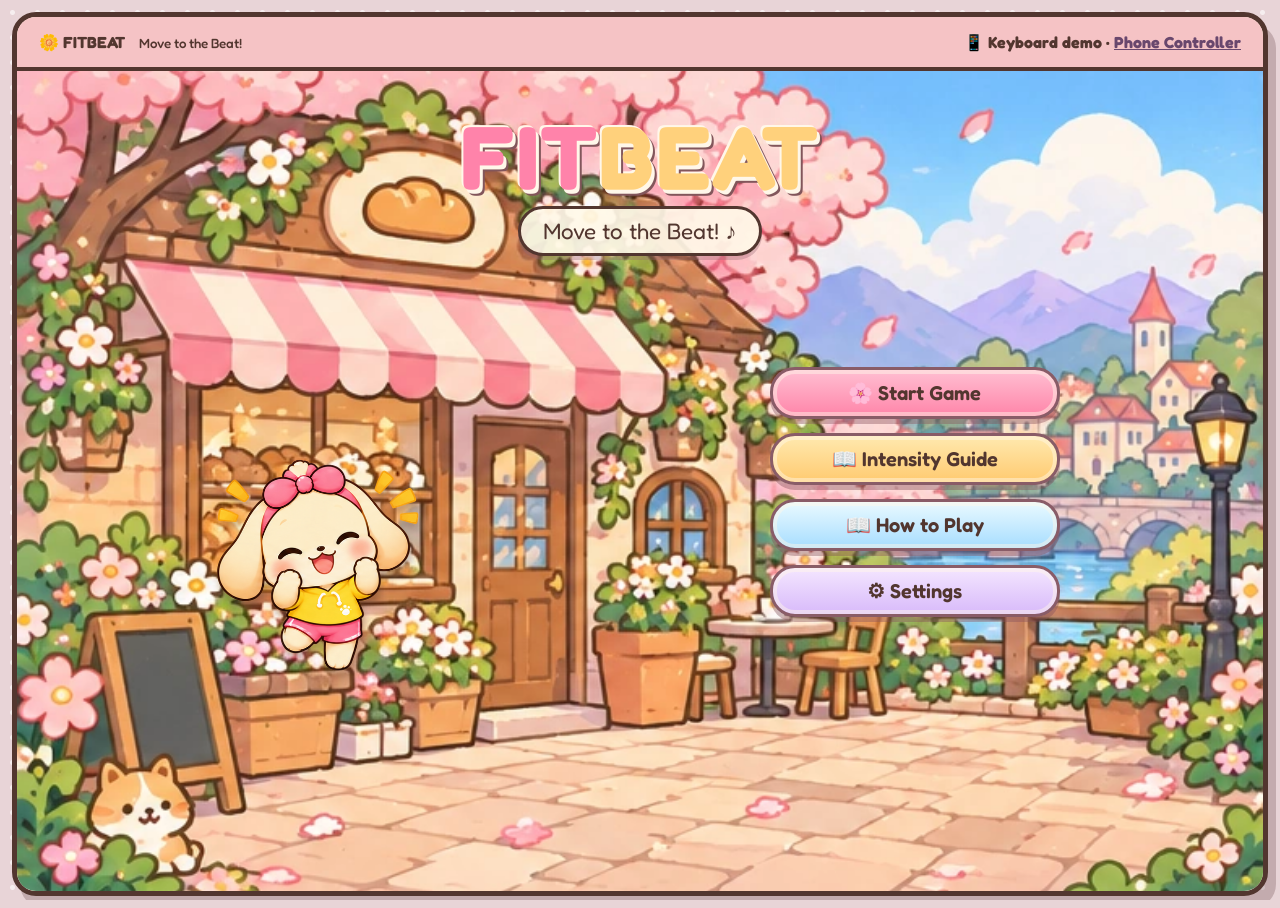
==== commit 9b8e8e95: "Add files via upload" ====
--- a/index.html
+++ b/index.html
@@ -1 +1 @@
-<!doctype html><html lang="en"><head><meta charset="utf-8"><meta name="viewport" content="width=device-width,initial-scale=1"><title>FITBEAT — Move to the Beat!</title><link rel="stylesheet" href="style.css"><link rel="stylesheet" href="scene-fix.css"></head><body><main class="shell"><header class="topbar"><span>🌼 FITBEAT <small>Move to the Beat!</small></span><span id="connection">📱 Keyboard demo · <a href="controller.html">Phone Controller</a></span></header><section id="home" class="screen active"><div class="home-art scenic"></div><div class="home-content"><h1 class="logo">FIT<span>BEAT</span></h1><p class="subtitle">Move to the Beat! ♪</p><div class="puppy-stage"><img class="puppy idle" src="assets/puppy.svg" alt="Dancing puppy"></div><nav class="menu"><button data-screen="levels">🌸 Start Game</button><button data-screen="levels">⭐ Level Select</button><button data-screen="how">📖 How to Play</button><button data-screen="settings">⚙ Settings</button></nav></div></section><section id="levels" class="screen"><h2>🌸 Select a Level 🌸</h2><div class="level-grid"><button class="level" data-level="0"><img src="assets/level1-spring.webp" alt="Bakery Town"><b>1 · Warm Up</b><span>80 BPM · 60 sec</span></button><button class="level" data-level="1"><img src="assets/level2-bakery.webp" alt="Cherry Park"><b>2 · Cardio Beat</b><span>110 BPM · 90 sec</span></button><button class="level" data-level="2"><img src="assets/level3-night.webp" alt="Night Festival"><b>3 · Power Rhythm</b><span>130 BPM · 120 sec</span></button></div><button class="secondary" data-screen="home">← Home</button></section><section id="how" class="screen"><h2>🌷 How to Play</h2><div class="instructions"><div>⬅️ <b>LEFT</b><p>Tilt your phone left</p></div><div>➡️ <b>RIGHT</b><p>Tilt your phone right</p></div><div>⬆️ <b>UP</b><p>Lift the phone</p></div><div>🔄 <b>TWIST</b><p>Rotate the phone</p></div></div><p class="help">In this version, use ← → ↑ and Space on your keyboard. Phone sensor readings are available on the Controller page; remote pairing comes next.</p><button data-screen="levels">Choose Level</button><button class="secondary" data-screen="home">← Home</button></section><section id="settings" class="screen"><h2>⚙ Settings</h2><label class="setting">Sound <input type="checkbox" id="sound" checked></label><p>Use original synthesized beat tones; no external music required.</p><button data-screen="home">← Home</button></section><section id="game" class="screen"><div class="game-bg scenic"></div><div class="hud"><div class="pill">🌸 Score <strong id="score">0</strong></div><div class="pill">⏱ <strong id="timer">01:00</strong></div><button id="pause" class="small">Ⅱ</button></div><div class="game-progress"><div id="progress"></div></div><div class="play-area"><div id="target-lanes" class="lanes"><div class="lane"><div class="lane-name">LEFT</div><div class="hit">🌸</div></div><div class="lane"><div class="lane-name">RIGHT</div><div class="hit">🌼</div></div><div class="lane"><div class="lane-name">UP</div><div class="hit">🌷</div></div><div class="lane"><div class="lane-name">TWIST</div><div class="hit">🌺</div></div></div><div id="feedback" class="feedback">Ready? ♪</div><div class="game-puppy"><img id="dancer" class="puppy idle" src="assets/puppy.svg" alt="Animated puppy dancer"></div><div class="combo">COMBO <strong id="combo">0</strong></div></div><div class="controls"><button data-move="0">← Left</button><button data-move="1">Right →</button><button data-move="2">↑ Up</button><button data-move="3">⟳ Twist</button></div><div class="game-tip">Keyboard: ← → ↑ Space · Move when a flower reaches the bottom ring</div></section><section id="results" class="screen"><div class="result-bg scenic"></div><div class="result-card"><h2>🌸 Nice Move! 🌸</h2><img class="puppy cheer" src="assets/puppy.svg" alt="Happy dancing puppy"><div class="result-stats"><div>Score <b id="final-score">0</b></div><div>Perfect <b id="perfect">0</b></div><div>Good <b id="good">0</b></div><div>Miss <b id="miss">0</b></div><div>Max Combo <b id="max-combo">0</b></div></div><button data-screen="levels">Play Again</button><button class="secondary" data-screen="home">Home</button></div></section></main><script src="game.js"></script></body></html>+<!doctype html><html lang="en"><head><meta charset="utf-8"><meta name="viewport" content="width=device-width,initial-scale=1"><title>FITBEAT — Move to the Beat!</title><link rel="stylesheet" href="style.css"><link rel="stylesheet" href="scene-fix.css"><link rel="stylesheet" href="art-ui.css"><link rel="stylesheet" href="sprites.css?v=final2"></head><body><main class="shell"><header class="topbar"><span>🌼 FITBEAT <small>Move to the Beat!</small></span><span id="connection">📱 Keyboard demo · <a href="controller.html">Phone Controller</a></span></header><section id="home" class="screen active"><div class="home-art scenic"></div><div class="home-content"><h1 class="logo">FIT<span>BEAT</span></h1><p class="subtitle">Move to the Beat! ♪</p><div class="puppy-stage"><img class="puppy idle" src="assets/puppy.svg" alt="Dancing puppy"></div><nav class="menu"><button data-screen="levels">🌸 Start Game</button><button data-screen="levels">⭐ Level Select</button><button data-screen="how">📖 How to Play</button><button data-screen="settings">⚙ Settings</button></nav></div></section><section id="levels" class="screen"><h2>🌸 Select a Level 🌸</h2><div class="level-grid"><button class="level" data-level="0"><img src="assets/level1-spring.webp" alt="Bakery Town"><b>1 · Warm Up</b><span>80 BPM · 60 sec</span></button><button class="level" data-level="1"><img src="assets/level2-bakery.webp" alt="Cherry Park"><b>2 · Cardio Beat</b><span>110 BPM · 90 sec</span></button><button class="level" data-level="2"><img src="assets/level3-night.webp" alt="Night Festival"><b>3 · Power Rhythm</b><span>130 BPM · 120 sec</span></button></div><button class="secondary" data-screen="home">← Home</button></section><section id="how" class="screen"><h2>🌷 How to Play</h2><div class="instructions"><div>⬅️ <b>LEFT</b><p>Tilt your phone left</p></div><div>➡️ <b>RIGHT</b><p>Tilt your phone right</p></div><div>⬆️ <b>UP</b><p>Lift the phone</p></div><div>🔄 <b>TWIST</b><p>Rotate the phone</p></div></div><p class="help">In this version, use ← → ↑ and Space on your keyboard. Phone sensor readings are available on the Controller page; remote pairing comes next.</p><button data-screen="levels">Choose Level</button><button class="secondary" data-screen="home">← Home</button></section><section id="settings" class="screen"><h2>⚙ Settings</h2><label class="setting">Sound <input type="checkbox" id="sound" checked></label><p>Use original synthesized beat tones; no external music required.</p><button data-screen="home">← Home</button></section><section id="game" class="screen"><div class="game-bg scenic"></div><div class="hud"><div class="pill">🌸 Score <strong id="score">0</strong></div><div class="pill">⏱ <strong id="timer">01:00</strong></div><button id="pause" class="small">Ⅱ</button></div><div class="game-progress"><div id="progress"></div></div><div class="play-area"><div id="target-lanes" class="lanes"><div class="lane"><div class="lane-name">LEFT</div><div class="hit">🌸</div></div><div class="lane"><div class="lane-name">RIGHT</div><div class="hit">🌼</div></div><div class="lane"><div class="lane-name">UP</div><div class="hit">🌷</div></div><div class="lane"><div class="lane-name">TWIST</div><div class="hit">🌺</div></div></div><div id="feedback" class="feedback">Ready? ♪</div><div class="game-puppy"><img id="dancer" class="puppy idle" src="assets/puppy.svg" alt="Animated puppy dancer"></div><div class="combo">COMBO <strong id="combo">0</strong></div></div><div class="controls"><button data-move="0">← Left</button><button data-move="1">Right →</button><button data-move="2">↑ Up</button><button data-move="3">⟳ Twist</button></div><div class="game-tip">Keyboard: ← → ↑ Space · Move when a flower reaches the bottom ring</div></section><section id="results" class="screen"><div class="result-bg scenic"></div><div class="result-card"><h2>🌸 Nice Move! 🌸</h2><img class="puppy cheer" src="assets/puppy.svg" alt="Happy dancing puppy"><div class="result-stats"><div>Score <b id="final-score">0</b></div><div>Perfect <b id="perfect">0</b></div><div>Good <b id="good">0</b></div><div>Miss <b id="miss">0</b></div><div>Max Combo <b id="max-combo">0</b></div></div><button data-screen="levels">Play Again</button><button class="secondary" data-screen="home">Home</button></div></section></main><script src="game.js"></script><script src="sprites.js?v=final2"></script></body></html>
--- a/art-ui.css
+++ b/art-ui.css
@@ -0,0 +1,24 @@
+/* FITBEAT ART v1 — designed mascot, pastel UI and custom flower notes */
+#home .home-art,#game .game-bg,#results .result-bg{filter:none!important}
+.logo{color:#ff83aa;text-shadow:3px 4px 0 #fff7e9,5px 6px 0 #82565b,-2px -2px 0 #fff7e9!important}
+.logo span{color:#ffd17c}
+.subtitle{background:#fff9e9e9!important;box-shadow:0 4px 0 #96677355}
+.menu button{border:3px solid #895c67;border-radius:25px;box-shadow:0 5px 0 #86505a66,0 0 0 4px #fff7e777 inset;transition:transform .14s}
+.menu button:nth-child(1){background:linear-gradient(#ffbfd2,#ff85a9)!important}
+.menu button:nth-child(2){background:linear-gradient(#ffe9af,#ffca70)!important}
+.menu button:nth-child(3){background:linear-gradient(#eafaff,#a7ddff)!important}
+.menu button:nth-child(4){background:linear-gradient(#f4e6ff,#d8bafa)!important}
+.menu button:hover{transform:translateY(-3px)}
+.level{border-radius:22px;background:#fff9edf2;border-color:#a67c7e;box-shadow:0 7px 0 #b9858066}
+.level img{border-radius:16px}
+.hud .pill{background:#fff8eaf0;border-color:#a87880;box-shadow:0 4px 0 #ae757666}
+#pause{background:linear-gradient(#e3d3ff,#b995ed);border-color:#9c75a9}
+.lane:nth-child(1) .lane-name{background:#ffb2d0}.lane:nth-child(2) .lane-name{background:#ffe29a}.lane:nth-child(3) .lane-name{background:#b3e4ff}.lane:nth-child(4) .lane-name{background:#ddc8ff}
+.hit{width:60px;height:60px;display:grid;place-items:center;background:#fff8e5a8;border:2px solid #fff6ed;border-radius:50%}
+.hit img{width:49px;height:49px;object-fit:contain}.note img{width:54px;height:54px;object-fit:contain;filter:drop-shadow(0 4px 2px #865a6566)}
+.feedback{color:#f36b9f;text-shadow:3px 3px #fff8e9,-2px -2px #fff8e9}
+.combo{background:#fff8e9d9;border:3px solid #d28da9;border-radius:22px;padding:7px 14px;color:#df659c}
+.controls button{border-radius:18px;background:linear-gradient(#fff9e5,#ffdbaa)}
+.result-card{background:#fff9edf2;border-color:#b47a8a;box-shadow:0 9px 0 #8f627255}
+.puppy{object-fit:contain;object-position:center;filter:drop-shadow(2px 6px 3px #65443b55)}
+@media(max-width:700px){.hit{width:43px;height:43px}.hit img{width:36px;height:36px}.note img{width:42px;height:42px}.combo{padding:3px 6px;border-width:2px}}
--- a/sprites.css
+++ b/sprites.css
@@ -0,0 +1,116 @@
+/* FITBEAT still-only v3 — prevent all legacy mascot movement */
+html body img.puppy,html body img.puppy.idle,html body img.puppy.dance-left,html body img.puppy.dance-right,html body img.puppy.reach,html body img.puppy.twist,html body img.puppy.cheer,html body img.puppy.miss{
+ animation:none!important;transition:none!important;transform:none!important;will-change:auto!important;
+}
+.puppy{object-fit:contain!important}
+
+/* FITBEAT Final Update: preserve approved v3 art and backgrounds. */
+#levels .fb-phase-tabs{position:relative;display:flex;flex-wrap:wrap;justify-content:center;gap:10px;margin:4px auto 14px}
+#levels .fb-phase-tabs button{border-radius:30px;background:#fff8ed;padding:10px 18px;font-size:1rem}
+#levels .fb-phase-tabs button.selected{background:#ffc6da;border-color:#b57a9c;box-shadow:0 4px 0 #b57a9c55}
+#levels .fb-phase-help{position:relative;margin:0 auto 15px;max-width:660px;color:#78596a}
+#levels .level-grid{grid-template-columns:repeat(auto-fit,minmax(180px,1fr));max-width:1100px;gap:14px}
+#levels .level{padding:10px;gap:7px;min-width:0}
+#levels .level img{height:160px}
+#levels .level b{font-size:1.02rem}
+#levels .level span{font-size:.84rem}
+#levels .fb-single{max-width:350px;justify-self:center;width:100%}
+#game .lanes{height:390px}
+#game .lane .hit{top:67%;bottom:auto;transform:translate(-50%,-50%);z-index:2}
+#game .lane .hit::before{content:"";position:absolute;inset:-6px;border:2px solid #ffcf70;border-radius:50%;box-shadow:0 0 10px #fff4a9;pointer-events:none}
+#game .lane .hit img{display:block}
+#game .lane .note{z-index:3}
+#game .game-tip{font-size:.84rem}
+@media(max-width:700px){
+ #levels .fb-phase-tabs{gap:5px}
+ #levels .fb-phase-tabs button{font-size:.83rem;padding:8px 10px}
+ #levels .level-grid{grid-template-columns:repeat(2,minmax(0,1fr));gap:9px}
+ #levels .level img{height:110px}
+ #levels .level b{font-size:.89rem}
+ #levels .level span{font-size:.77rem}
+ #game .lanes{height:350px;top:5px}
+ #game .play-area{height:395px}
+ #game .lane .hit{top:67%}
+}
+
+/* Music volume and educational intensity guide */
+.fb-volume-control{display:flex;flex-direction:column;align-items:center;gap:12px;margin:20px auto;padding:18px;max-width:360px;background:#fff9edf2;border:2px solid #d5a0b8;border-radius:22px;font-size:1.1rem}
+.fb-volume-control input{width:100%;accent-color:#e987b2;cursor:pointer}
+#intensity-guide{overflow-y:auto;padding-bottom:35px}
+.fb-guide-intro{max-width:680px;margin:0 auto 18px}
+.fb-guide-grid{display:grid;grid-template-columns:repeat(auto-fit,minmax(210px,1fr));gap:12px;max-width:1060px;margin:0 auto 20px;text-align:left}
+.fb-guide-grid article{background:#fff9edf2;border:2px solid #d5a0b8;border-radius:20px;padding:16px}
+.fb-guide-grid h3{margin:0 0 10px;color:#b85f93}
+.fb-guide-grid p{line-height:1.45;margin:8px 0}
+.fb-guide-note{max-width:950px;margin:12px auto 22px;padding:17px;background:#fff9e6e8;border:2px solid #e5c891;border-radius:20px;line-height:1.55;text-align:left}
+#intensity-guide>button{margin:5px}
+
+/* Approved panoramic artwork: Maximum and Interval scenes */
+#game[data-level="3"] .game-bg{background-image:url('assets/level4-amusement.webp')!important;background-position:center!important}
+#game[data-level="4"] .game-bg{background-image:url('assets/level5-lakeside.webp')!important;background-position:center!important}
+
+
+/* FITBEAT responsive layout — single authoritative viewport layout. */
+:root{--fb-margin:12px}
+html,body{width:100%;margin:0;min-height:100%;overflow-x:hidden}
+body{min-height:100dvh}
+.shell{box-sizing:border-box!important;display:flex!important;flex-direction:column!important;width:min(1540px,calc(100% - 2 * var(--fb-margin)))!important;max-width:none!important;height:calc(100dvh - 2 * var(--fb-margin))!important;min-height:0!important;margin:var(--fb-margin) auto!important;overflow:hidden!important}
+.topbar{box-sizing:border-box!important;flex:0 0 54px!important;height:54px!important;min-height:0!important}
+.shell>.screen{box-sizing:border-box!important;min-height:0!important;flex:1 1 auto!important}
+.shell>.screen:not(.active){display:none!important}
+#levels.active{display:flex!important;flex-direction:column;justify-content:center;align-items:center;gap:clamp(5px,1.3vh,14px);padding:clamp(8px,1.6vh,18px);overflow:auto}
+#levels h2{margin:0!important;font-size:clamp(1.5rem,3vw,2.7rem);line-height:1.15;flex:none}
+#levels .fb-phase-tabs,#levels .fb-phase-help{margin:0!important;flex:none}
+#levels .level-grid{width:min(100%,1160px);max-width:1160px!important;margin:0!important;gap:clamp(7px,1vw,14px);flex:none}
+#levels .level{min-width:0;padding:9px;gap:5px}
+#levels .level img{height:clamp(90px,22vh,175px);object-fit:cover}
+#levels>.secondary{flex:none;margin:0}
+#game.active{display:grid!important;grid-template-rows:auto auto minmax(0,1fr) auto auto;row-gap:clamp(3px,.7vh,8px);padding:clamp(6px,1.2vh,12px) clamp(8px,2vw,24px)!important;overflow:hidden!important}
+#game .hud{min-height:0;align-self:center}
+#game .hud .pill{padding:7px 14px}
+#game .game-progress{height:14px;margin:0 auto;width:55%}
+#game .play-area{height:auto!important;min-height:0!important;overflow:hidden}
+#game .lanes{height:calc(100% - 8px)!important;top:4px;max-height:none!important}
+#game .game-puppy{bottom:0;width:min(23%,225px)}
+#game .game-puppy .puppy{max-height:min(27dvh,225px)}
+#game .combo{bottom:6px;font-size:1.2rem}
+#game .combo strong{font-size:2.5rem}
+#game .controls{flex:none;align-self:center}
+#game .controls button{padding:7px 16px}
+#game .game-tip{flex:none;margin:0 auto;font-size:.78rem}
+#game .game-bg{background-size:cover!important;background-position:center!important}
+@media(min-width:701px){body:has(#game.active),body:has(#levels.active){overflow-y:hidden}}
+@media(max-width:700px){
+ :root{--fb-margin:0px}
+ .shell{width:100%!important;margin:0!important;height:100dvh!important;border-radius:0!important}
+ .topbar{height:48px!important;flex-basis:48px!important}
+ #levels.active{justify-content:flex-start;gap:10px;overflow-y:auto}
+ #levels .level-grid{grid-template-columns:repeat(2,minmax(0,1fr))}
+ #levels .level img{height:clamp(85px,17vh,135px)}
+ #game.active{padding:6px!important;row-gap:4px}
+ #game .game-progress{height:12px;width:70%}
+ #game .lanes{left:5%;width:90%;height:calc(100% - 6px)!important}
+ #game .game-puppy{width:25%}
+ #game .game-puppy .puppy{max-height:22dvh}
+ #game .combo{bottom:4px;font-size:.85rem}
+ #game .combo strong{font-size:1.6rem}
+ #game .controls{flex-wrap:nowrap;gap:4px;width:100%}
+ #game .controls button{flex:1;min-width:0;padding:7px 2px;font-size:.75rem}
+ #game .game-tip{font-size:.65rem;max-width:100%}
+}
+@media(max-height:650px) and (min-width:701px){
+ #levels.active{gap:5px}
+ #levels .level img{height:clamp(65px,17vh,120px)}
+ #levels h2{font-size:1.7rem}
+ #game .hud .pill{padding:3px 9px}
+ #game .controls button{padding:4px 12px}
+}
+
+/* Final viewport safety: no page overflow; game and level panels own their scrolling. */
+html,body{height:100%;overflow:hidden!important}
+.shell{height:calc(100dvh - 16px)!important;min-height:0!important}
+.shell>.screen.active{min-height:0!important}
+#game.active{overflow:hidden!important}
+#game .game-bg{background-size:cover!important;background-position:center!important}
+#levels.active{overflow-y:auto!important}
+@media(max-width:700px){.shell{height:100dvh!important;margin:0!important}}
